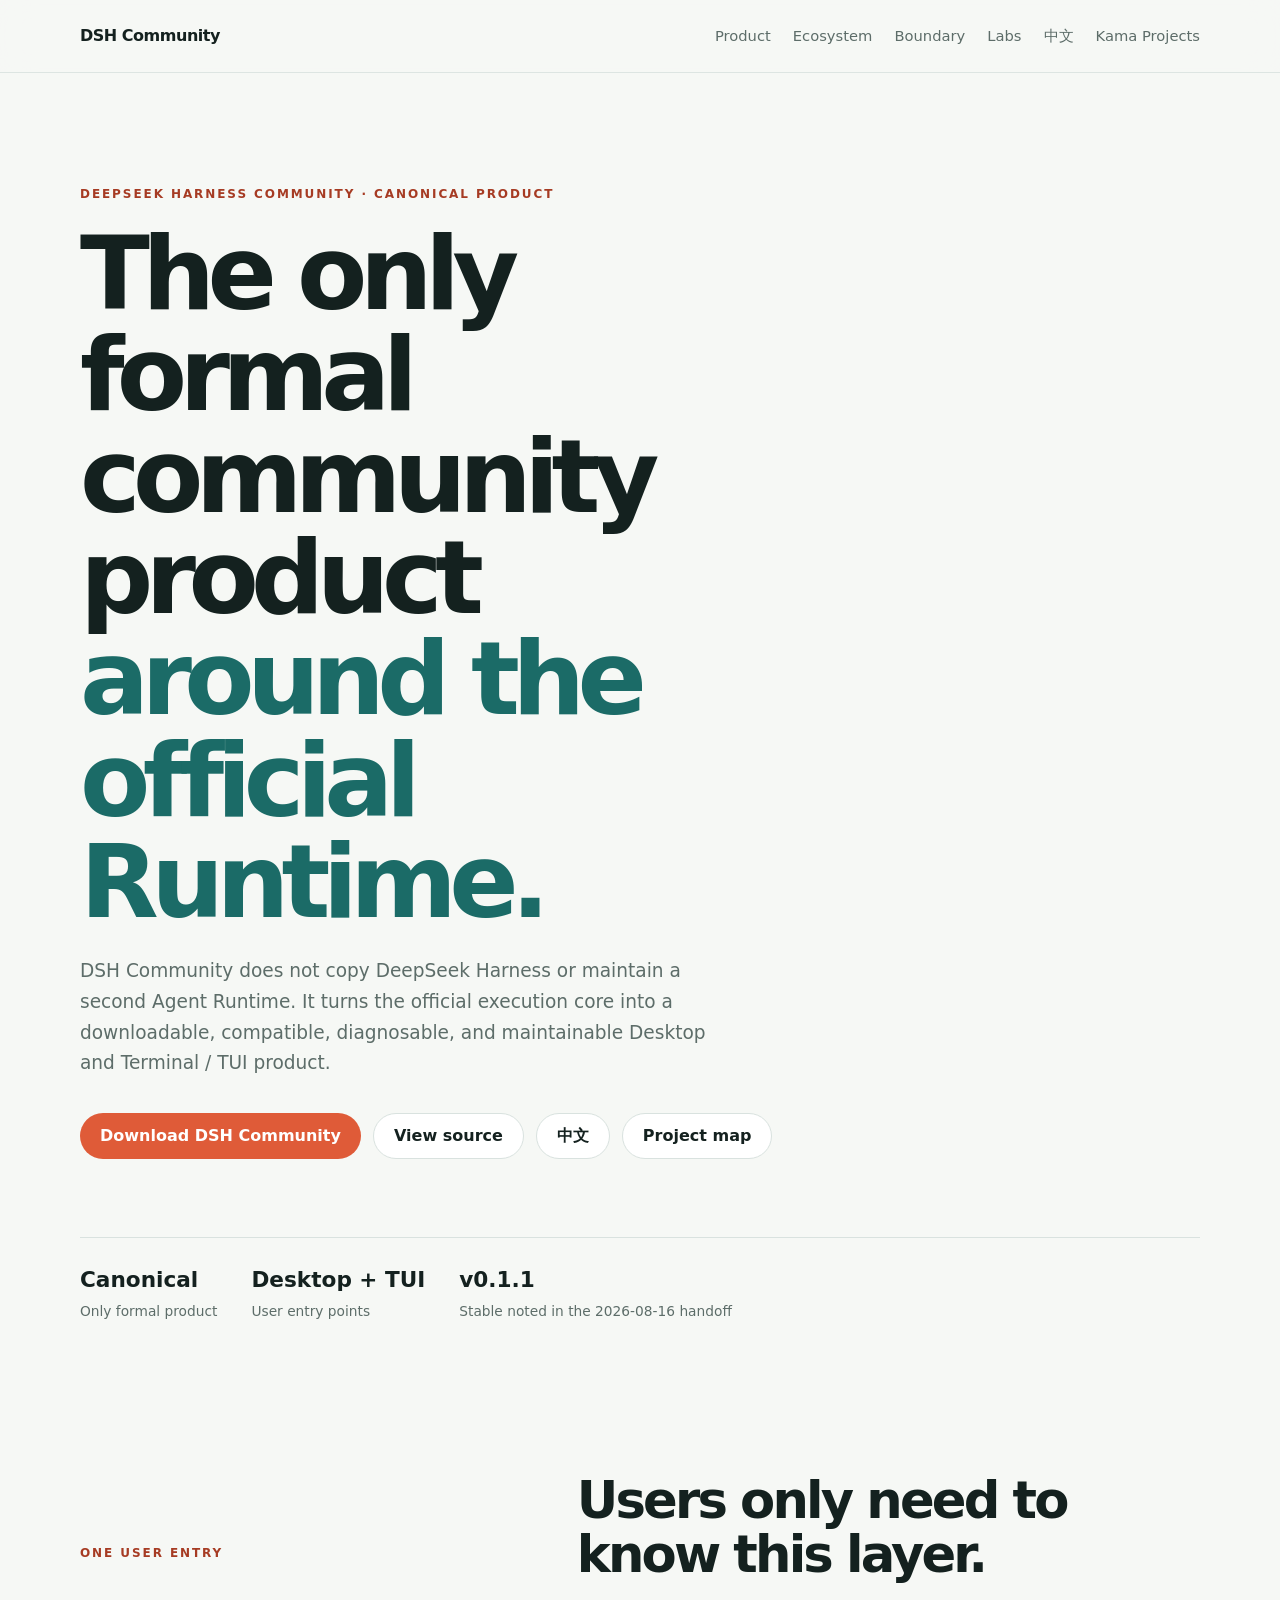
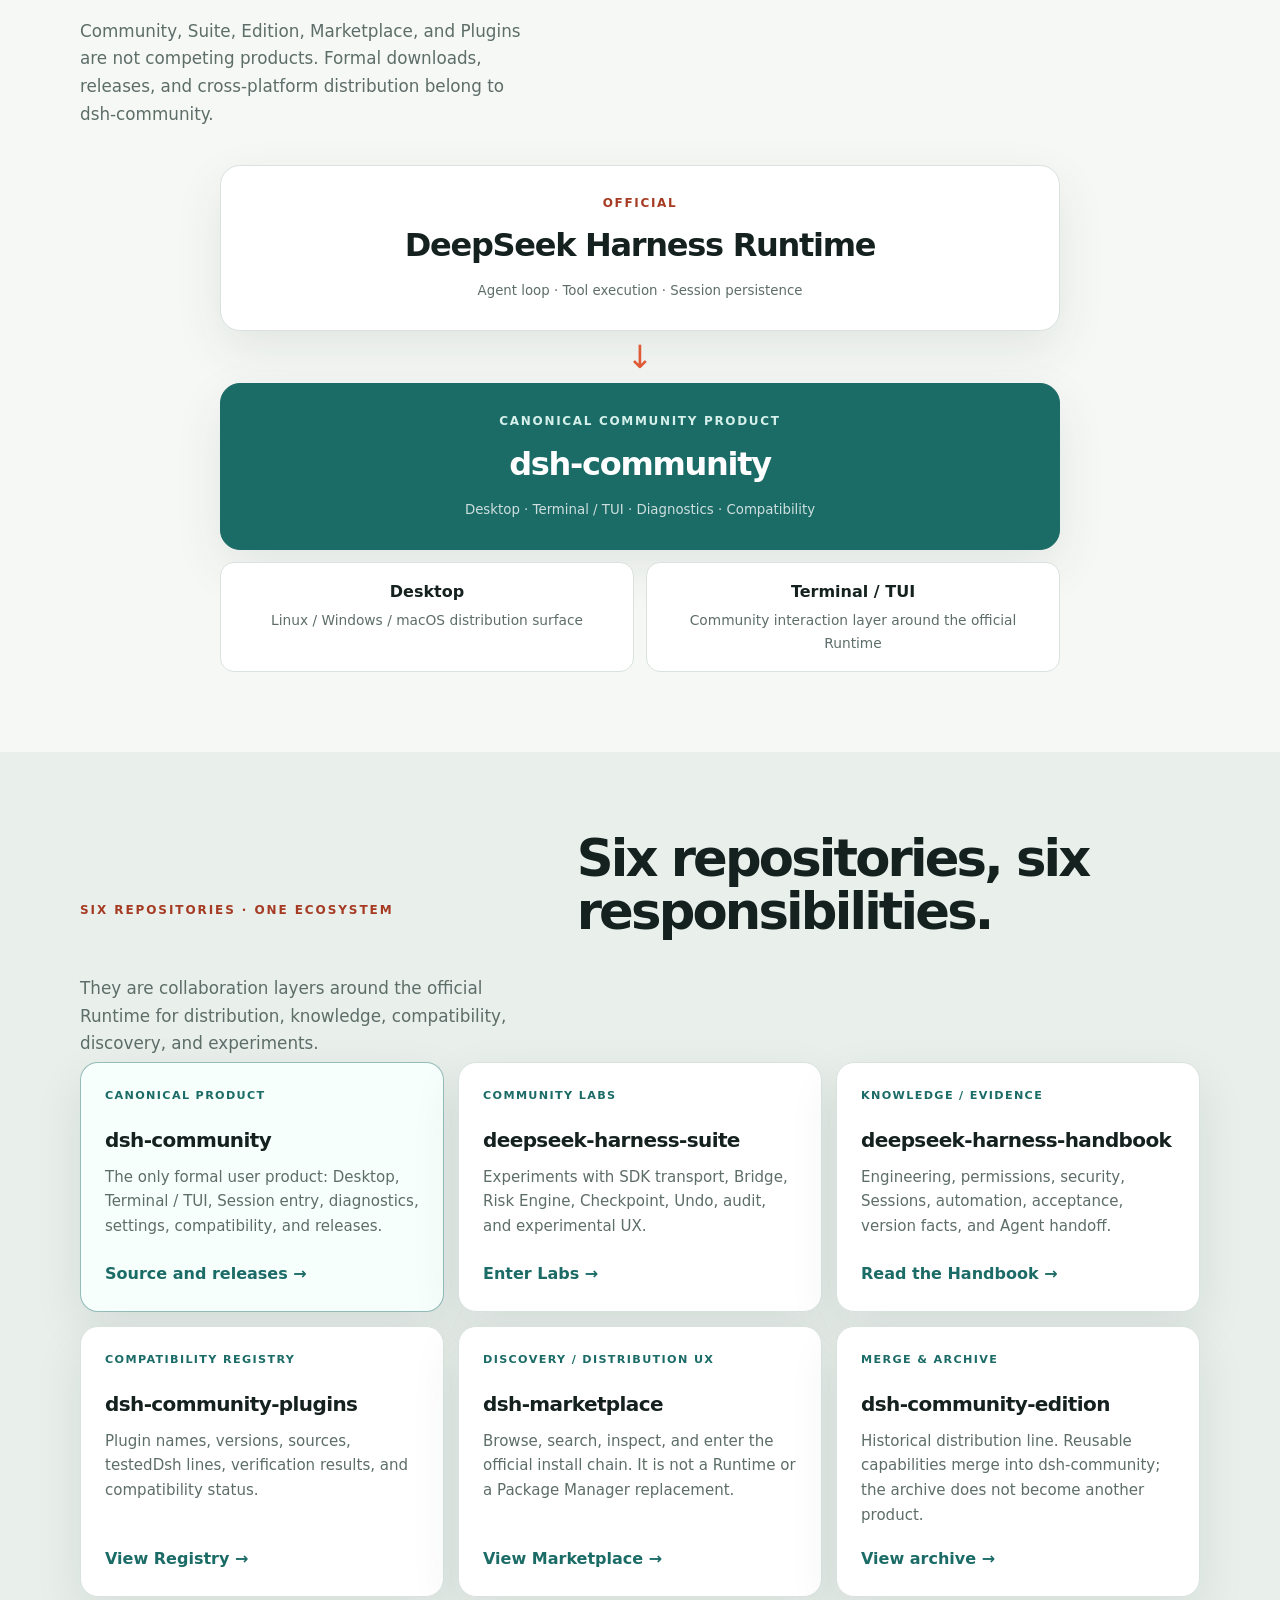
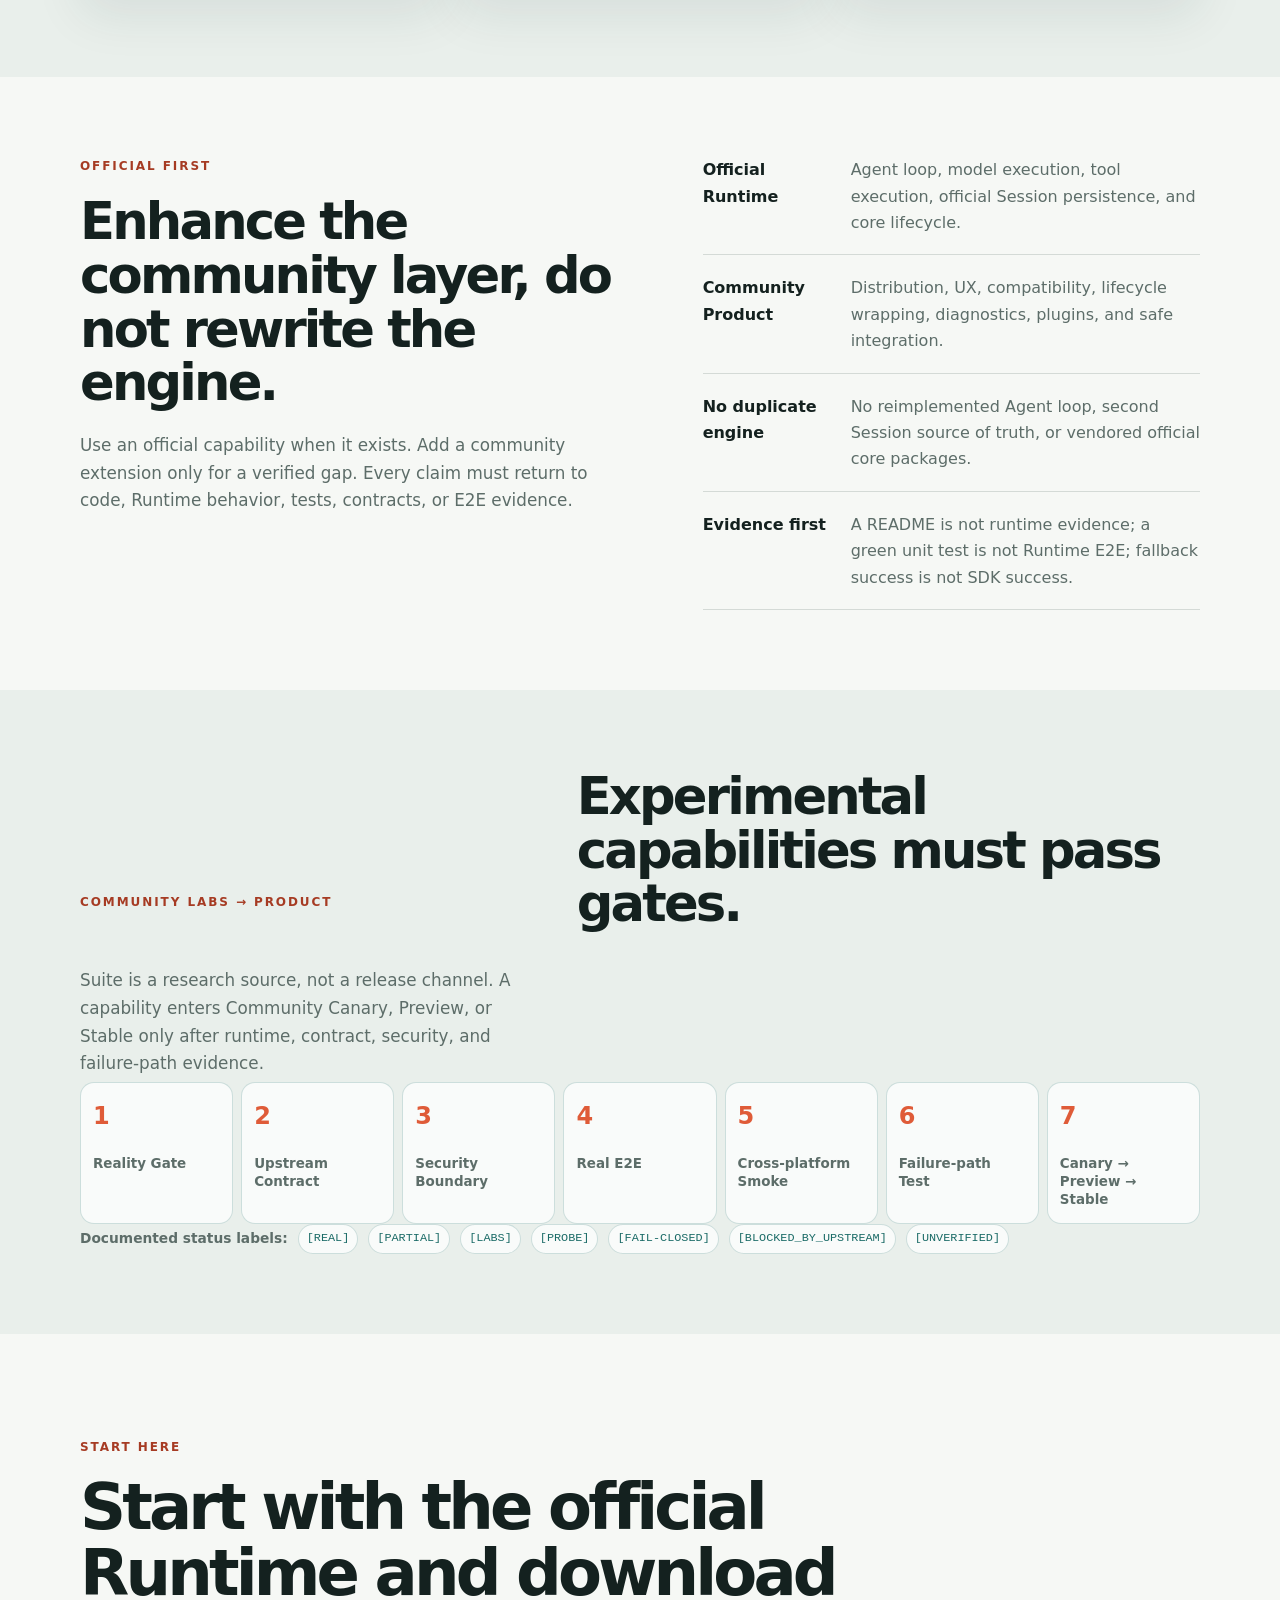
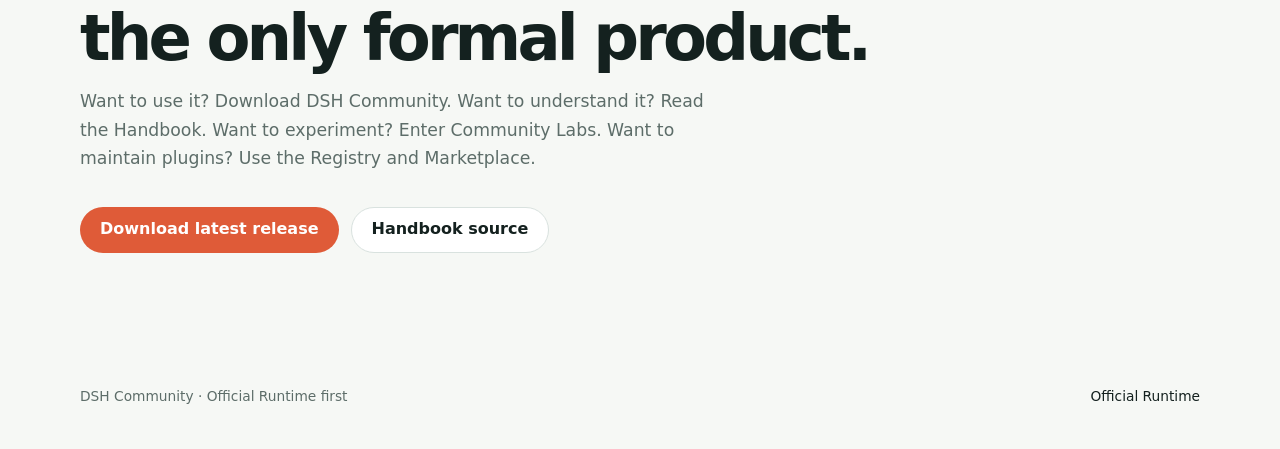
==== dsh-community.en.html @ 7638fb99 "docs: add bilingual DSH Community page" ====
<!doctype html>
<html lang="en">
  <head>
    <meta charset="utf-8">
    <meta name="viewport" content="width=device-width, initial-scale=1">
    <meta name="description" content="DSH Community: the canonical community product around the official DeepSeek Harness Runtime.">
    <title>DSH Community · Canonical Product</title>
    <link rel="stylesheet" href="styles.css">
  </head>
  <body>
    <header class="site-header">
      <nav class="nav shell" aria-label="Main navigation">
        <a class="brand" href="dsh-community.en.html">DSH Community</a>
        <div class="nav-links">
          <a href="#product">Product</a>
          <a href="#ecosystem">Ecosystem</a>
          <a href="#boundary">Boundary</a>
          <a href="#labs">Labs</a>
          <a href="dsh-community.html">中文</a>
          <a href="index.html">Kama Projects</a>
        </div>
      </nav>
    </header>

    <main id="top">
      <section class="hero product-hero shell">
        <p class="eyebrow">DEEPSEEK HARNESS COMMUNITY · CANONICAL PRODUCT</p>
        <h1>The only formal community product<br><span>around the official Runtime.</span></h1>
        <p class="hero-copy">
          DSH Community does not copy DeepSeek Harness or maintain a second Agent Runtime.
          It turns the official execution core into a downloadable, compatible, diagnosable,
          and maintainable Desktop and Terminal / TUI product.
        </p>
        <div class="hero-actions">
          <a class="button button-primary" href="https://github.com/kamanager2012/dsh-community/releases/latest">Download DSH Community</a>
          <a class="button button-secondary" href="https://github.com/kamanager2012/dsh-community">View source</a>
          <a class="button button-secondary" href="dsh-community.html">中文</a>
          <a class="button button-secondary" href="index.html#dsh-community">Project map</a>
        </div>
        <div class="hero-facts" aria-label="Product overview">
          <div><strong>Canonical</strong><span>Only formal product</span></div>
          <div><strong>Desktop + TUI</strong><span>User entry points</span></div>
          <div><strong>v0.1.1</strong><span>Stable noted in the 2026-08-16 handoff</span></div>
        </div>
      </section>

      <section class="section shell" id="product">
        <div class="section-heading">
          <p class="eyebrow">ONE USER ENTRY</p>
          <h2>Users only need to know this layer.</h2>
          <p>Community, Suite, Edition, Marketplace, and Plugins are not competing products. Formal downloads, releases, and cross-platform distribution belong to dsh-community.</p>
        </div>
        <div class="product-flow">
          <div class="flow-node flow-runtime"><span>Official</span><strong>DeepSeek Harness Runtime</strong><small>Agent loop · Tool execution · Session persistence</small></div>
          <div class="flow-arrow" aria-hidden="true">↓</div>
          <div class="flow-node flow-community"><span>Canonical community product</span><strong>dsh-community</strong><small>Desktop · Terminal / TUI · Diagnostics · Compatibility</small></div>
          <div class="flow-outputs">
            <div><strong>Desktop</strong><span>Linux / Windows / macOS distribution surface</span></div>
            <div><strong>Terminal / TUI</strong><span>Community interaction layer around the official Runtime</span></div>
          </div>
        </div>
      </section>

      <section class="section section-muted" id="ecosystem">
        <div class="section-heading">
          <p class="eyebrow">SIX REPOSITORIES · ONE ECOSYSTEM</p>
          <h2>Six repositories, six responsibilities.</h2>
          <p>They are collaboration layers around the official Runtime for distribution, knowledge, compatibility, discovery, and experiments.</p>
        </div>
        <div class="ecosystem-grid">
          <article class="ecosystem-card ecosystem-card-primary">
            <span class="tag">CANONICAL PRODUCT</span>
            <h3>dsh-community</h3>
            <p>The only formal user product: Desktop, Terminal / TUI, Session entry, diagnostics, settings, compatibility, and releases.</p>
            <a href="https://github.com/kamanager2012/dsh-community">Source and releases →</a>
          </article>
          <article class="ecosystem-card">
            <span class="tag">COMMUNITY LABS</span>
            <h3>deepseek-harness-suite</h3>
            <p>Experiments with SDK transport, Bridge, Risk Engine, Checkpoint, Undo, audit, and experimental UX.</p>
            <a href="https://github.com/kamanager2012/deepseek-harness-suite">Enter Labs →</a>
          </article>
          <article class="ecosystem-card">
            <span class="tag">KNOWLEDGE / EVIDENCE</span>
            <h3>deepseek-harness-handbook</h3>
            <p>Engineering, permissions, security, Sessions, automation, acceptance, version facts, and Agent handoff.</p>
            <a href="https://kamanager2012.github.io/deepseek-harness-handbook/en/">Read the Handbook →</a>
          </article>
          <article class="ecosystem-card">
            <span class="tag">COMPATIBILITY REGISTRY</span>
            <h3>dsh-community-plugins</h3>
            <p>Plugin names, versions, sources, testedDsh lines, verification results, and compatibility status.</p>
            <a href="https://github.com/kamanager2012/dsh-community-plugins">View Registry →</a>
          </article>
          <article class="ecosystem-card">
            <span class="tag">DISCOVERY / DISTRIBUTION UX</span>
            <h3>dsh-marketplace</h3>
            <p>Browse, search, inspect, and enter the official install chain. It is not a Runtime or a Package Manager replacement.</p>
            <a href="https://github.com/kamanager2012/dsh-marketplace">View Marketplace →</a>
          </article>
          <article class="ecosystem-card">
            <span class="tag">MERGE &amp; ARCHIVE</span>
            <h3>dsh-community-edition</h3>
            <p>Historical distribution line. Reusable capabilities merge into dsh-community; the archive does not become another product.</p>
            <a href="https://github.com/kamanager2012/dsh-community-edition">View archive →</a>
          </article>
        </div>
      </section>

      <section class="section shell" id="boundary">
        <div class="principles product-boundary">
          <div>
            <p class="eyebrow">OFFICIAL FIRST</p>
            <h2>Enhance the community layer, do not rewrite the engine.</h2>
            <p class="boundary-lead">Use an official capability when it exists. Add a community extension only for a verified gap. Every claim must return to code, Runtime behavior, tests, contracts, or E2E evidence.</p>
          </div>
          <div class="principle-list">
            <div><strong>Official Runtime</strong><span>Agent loop, model execution, tool execution, official Session persistence, and core lifecycle.</span></div>
            <div><strong>Community Product</strong><span>Distribution, UX, compatibility, lifecycle wrapping, diagnostics, plugins, and safe integration.</span></div>
            <div><strong>No duplicate engine</strong><span>No reimplemented Agent loop, second Session source of truth, or vendored official core packages.</span></div>
            <div><strong>Evidence first</strong><span>A README is not runtime evidence; a green unit test is not Runtime E2E; fallback success is not SDK success.</span></div>
          </div>
        </div>
      </section>

      <section class="section section-muted" id="labs">
        <div class="section-heading">
          <p class="eyebrow">COMMUNITY LABS → PRODUCT</p>
          <h2>Experimental capabilities must pass gates.</h2>
          <p>Suite is a research source, not a release channel. A capability enters Community Canary, Preview, or Stable only after runtime, contract, security, and failure-path evidence.</p>
        </div>
        <div class="gate-flow" aria-label="Labs promotion flow">
          <div><strong>1</strong><span>Reality Gate</span></div>
          <div><strong>2</strong><span>Upstream Contract</span></div>
          <div><strong>3</strong><span>Security Boundary</span></div>
          <div><strong>4</strong><span>Real E2E</span></div>
          <div><strong>5</strong><span>Cross-platform Smoke</span></div>
          <div><strong>6</strong><span>Failure-path Test</span></div>
          <div><strong>7</strong><span>Canary → Preview → Stable</span></div>
        </div>
        <div class="status-note">
          <strong>Documented status labels:</strong>
          <span>[REAL]</span><span>[PARTIAL]</span><span>[LABS]</span><span>[PROBE]</span><span>[FAIL-CLOSED]</span><span>[BLOCKED_BY_UPSTREAM]</span><span>[UNVERIFIED]</span>
        </div>
      </section>

      <section class="section product-cta shell">
        <p class="eyebrow">START HERE</p>
        <h2>Start with the official Runtime and download the only formal product.</h2>
        <p>Want to use it? Download DSH Community. Want to understand it? Read the Handbook. Want to experiment? Enter Community Labs. Want to maintain plugins? Use the Registry and Marketplace.</p>
        <div class="hero-actions">
          <a class="button button-primary" href="https://github.com/kamanager2012/dsh-community/releases/latest">Download latest release</a>
          <a class="button button-secondary" href="https://github.com/kamanager2012/deepseek-harness-handbook">Handbook source</a>
        </div>
      </section>
    </main>

    <footer class="site-footer shell">
      <span>DSH Community · Official Runtime first</span>
      <a href="https://github.com/deepseek-ai/deepseek-harness">Official Runtime</a>
    </footer>
  </body>
</html>
---- styles.css ----
:root {
  --ink: #14211f;
  --muted: #5d6d69;
  --line: #d9e2df;
  --paper: #f6f8f5;
  --card: #ffffff;
  --accent: #df5b38;
  --accent-dark: #a63b23;
  --teal: #1b6b67;
  --shadow: 0 18px 50px rgba(27, 57, 52, .09);
}

* { box-sizing: border-box; }

html { scroll-behavior: smooth; }

body {
  margin: 0;
  color: var(--ink);
  background: var(--paper);
  font-family: Inter, ui-sans-serif, system-ui, -apple-system, BlinkMacSystemFont, "Segoe UI", "PingFang SC", "Microsoft YaHei", sans-serif;
  line-height: 1.65;
}

a { color: inherit; }

.shell { width: min(1120px, calc(100% - 40px)); margin: 0 auto; }

.site-header {
  position: sticky;
  top: 0;
  z-index: 10;
  background: rgba(246, 248, 245, .88);
  border-bottom: 1px solid rgba(217, 226, 223, .85);
  backdrop-filter: blur(16px);
}

.nav { min-height: 72px; display: flex; align-items: center; justify-content: space-between; gap: 24px; }
.brand { font-weight: 800; letter-spacing: -.03em; text-decoration: none; }
.nav-links { display: flex; gap: 22px; color: var(--muted); font-size: .92rem; }
.nav-links a { text-decoration: none; }
.nav-links a:hover, .card-links a:hover, .site-footer a:hover { color: var(--accent-dark); }

.hero { padding: 112px 0 92px; }
.eyebrow { margin: 0 0 18px; color: var(--accent-dark); font-size: .75rem; font-weight: 800; letter-spacing: .16em; }
h1, h2, h3, p { margin-top: 0; }
h1 { max-width: 760px; margin-bottom: 24px; font-size: clamp(3rem, 8vw, 6.6rem); line-height: .99; letter-spacing: -.075em; }
h1 span { color: var(--teal); }
.hero-copy { max-width: 650px; color: var(--muted); font-size: 1.16rem; }
.hero-actions { display: flex; flex-wrap: wrap; gap: 12px; margin-top: 34px; }
.button { display: inline-flex; align-items: center; justify-content: center; min-height: 46px; padding: 0 20px; border-radius: 999px; font-weight: 750; text-decoration: none; }
.button-primary { color: #fff; background: var(--accent); }
.button-primary:hover { background: var(--accent-dark); }
.button-secondary { border: 1px solid var(--line); background: var(--card); }
.button-secondary:hover { border-color: var(--teal); }
.hero-facts { display: flex; flex-wrap: wrap; gap: 34px; margin-top: 78px; padding-top: 24px; border-top: 1px solid var(--line); }
.hero-facts div { display: grid; gap: 2px; }
.hero-facts strong { font-size: 1.35rem; }
.hero-facts span { color: var(--muted); font-size: .86rem; }

.section { padding: 80px 0; }
.section-heading { display: grid; grid-template-columns: minmax(0, .85fr) minmax(0, 1.15fr); gap: 36px; align-items: end; margin-bottom: 32px; }
.section-heading h2, .principles h2 { margin-bottom: 0; font-size: clamp(2rem, 4vw, 3.7rem); line-height: 1.05; letter-spacing: -.055em; }
.section-heading > p:last-child { margin-bottom: 4px; color: var(--muted); font-size: 1.05rem; }
.project-grid { display: grid; grid-template-columns: repeat(2, minmax(0, 1fr)); gap: 18px; }
.project-card { padding: 30px; border: 1px solid var(--line); border-radius: 22px; background: var(--card); box-shadow: var(--shadow); }
.project-card.featured { grid-column: 1 / -1; background: #e8f0ed; }
.card-topline { display: flex; align-items: center; justify-content: space-between; gap: 12px; margin-bottom: 24px; }
.tag, .status { color: var(--teal); font-size: .7rem; font-weight: 800; letter-spacing: .12em; }
.status { color: var(--accent-dark); letter-spacing: 0; }
.project-card h3 { margin-bottom: 10px; font-size: 1.65rem; letter-spacing: -.035em; }
.project-card p { color: var(--muted); }
.stack-map { display: grid; grid-template-columns: repeat(3, 1fr); gap: 10px; margin-top: 24px; }
.stack-map a { padding: 16px; border: 1px solid rgba(27, 107, 103, .18); border-radius: 14px; background: rgba(255, 255, 255, .68); text-decoration: none; }
.stack-map a:hover { border-color: var(--teal); }
.stack-map strong, .stack-map span { display: block; }
.stack-map span { margin-top: 4px; color: var(--muted); font-size: .86rem; }
.card-links { display: flex; flex-wrap: wrap; gap: 16px; margin-top: 24px; color: var(--teal); font-weight: 750; font-size: .92rem; }
.card-links a { text-decoration: none; }

.product-hero { padding-bottom: 72px; }
.product-flow { max-width: 840px; margin: 0 auto; text-align: center; }
.flow-node { padding: 28px; border: 1px solid var(--line); border-radius: 20px; box-shadow: var(--shadow); }
.flow-node span, .flow-node small { display: block; color: var(--muted); }
.flow-node span { margin-bottom: 6px; color: var(--accent-dark); font-size: .75rem; font-weight: 800; letter-spacing: .14em; text-transform: uppercase; }
.flow-node strong { display: block; font-size: clamp(1.35rem, 3vw, 2rem); letter-spacing: -.04em; }
.flow-node small { margin-top: 8px; }
.flow-runtime { background: #fff; }
.flow-community { color: #fff; border-color: var(--teal); background: var(--teal); }
.flow-community span, .flow-community small { color: rgba(255, 255, 255, .78); }
.flow-community span { color: #d5f0ea; }
.flow-arrow { padding: 10px 0; color: var(--accent); font-size: 2rem; line-height: 1; }
.flow-outputs { display: grid; grid-template-columns: repeat(2, 1fr); gap: 12px; margin-top: 12px; }
.flow-outputs div { padding: 16px; border: 1px solid var(--line); border-radius: 14px; background: var(--card); }
.flow-outputs strong, .flow-outputs span { display: block; }
.flow-outputs span { margin-top: 4px; color: var(--muted); font-size: .86rem; }
.ecosystem-grid { display: grid; grid-template-columns: repeat(3, minmax(0, 1fr)); gap: 14px; }
.ecosystem-card { display: flex; flex-direction: column; min-height: 250px; padding: 24px; border: 1px solid var(--line); border-radius: 18px; background: var(--card); box-shadow: var(--shadow); }
.ecosystem-card-primary { border-color: rgba(27, 107, 103, .45); background: #f7fffc; }
.ecosystem-card .tag { margin-bottom: 18px; }
.ecosystem-card h3 { margin-bottom: 8px; font-size: 1.25rem; letter-spacing: -.03em; }
.ecosystem-card p { flex: 1; margin-bottom: 18px; color: var(--muted); font-size: .94rem; }
.ecosystem-card a { color: var(--teal); font-weight: 750; text-decoration: none; }
.ecosystem-card a:hover { color: var(--accent-dark); }
.product-boundary { align-items: start; }
.boundary-lead { max-width: 510px; margin-top: 22px; color: var(--muted); font-size: 1.05rem; }
.gate-flow { display: grid; grid-template-columns: repeat(7, minmax(0, 1fr)); gap: 8px; }
.gate-flow div { min-height: 126px; padding: 14px 12px; border: 1px solid rgba(27, 107, 103, .2); border-radius: 14px; background: rgba(255, 255, 255, .72); }
.gate-flow strong, .gate-flow span { display: block; }
.gate-flow strong { color: var(--accent); font-size: 1.5rem; }
.gate-flow span { margin-top: 18px; color: var(--muted); font-size: .84rem; font-weight: 700; line-height: 1.35; }
.status-note { display: flex; flex-wrap: wrap; gap: 10px; align-items: center; margin-top: 22px; color: var(--muted); font-size: .86rem; }
.status-note span { padding: 4px 8px; border: 1px solid rgba(27, 107, 103, .2); border-radius: 999px; color: var(--teal); background: rgba(255, 255, 255, .72); font-family: ui-monospace, SFMono-Regular, Menlo, monospace; font-size: .74rem; }
.product-cta { padding-top: 104px; padding-bottom: 104px; }
.product-cta h2 { max-width: 800px; margin-bottom: 16px; font-size: clamp(2.2rem, 5vw, 4.6rem); line-height: 1.02; letter-spacing: -.06em; }
.product-cta p:not(.eyebrow) { max-width: 640px; color: var(--muted); font-size: 1.08rem; }

.section-muted { max-width: none; background: #e9efeb; }
.section-muted > * { width: min(1120px, calc(100% - 40px)); margin: 0 auto; }
.principles { display: grid; grid-template-columns: minmax(0, 1fr) minmax(0, .9fr); gap: 70px; align-items: start; }
.principle-list { display: grid; gap: 20px; }
.principle-list div { display: grid; grid-template-columns: 130px 1fr; gap: 18px; padding-bottom: 18px; border-bottom: 1px solid rgba(93, 109, 105, .22); }
.principle-list span { color: var(--muted); }

.site-footer { display: flex; justify-content: space-between; gap: 20px; padding: 28px 0 42px; color: var(--muted); font-size: .86rem; }
.site-footer a { color: var(--ink); text-decoration: none; }

@media (max-width: 760px) {
  .shell { width: min(100% - 28px, 600px); }
  .nav { min-height: 62px; }
  .nav-links { display: none; }
  .hero { padding: 78px 0 64px; }
  h1 { font-size: clamp(3rem, 16vw, 5rem); }
  .hero-facts { gap: 22px; margin-top: 54px; }
  .section { padding: 58px 0; }
  .section-heading, .principles { grid-template-columns: 1fr; gap: 18px; }
  .project-grid { grid-template-columns: 1fr; }
  .project-card.featured { grid-column: auto; }
  .stack-map { grid-template-columns: 1fr; }
  .flow-outputs, .ecosystem-grid { grid-template-columns: 1fr; }
  .gate-flow { grid-template-columns: repeat(2, minmax(0, 1fr)); }
  .principle-list div { grid-template-columns: 1fr; gap: 4px; }
  .site-footer { flex-direction: column; }
}
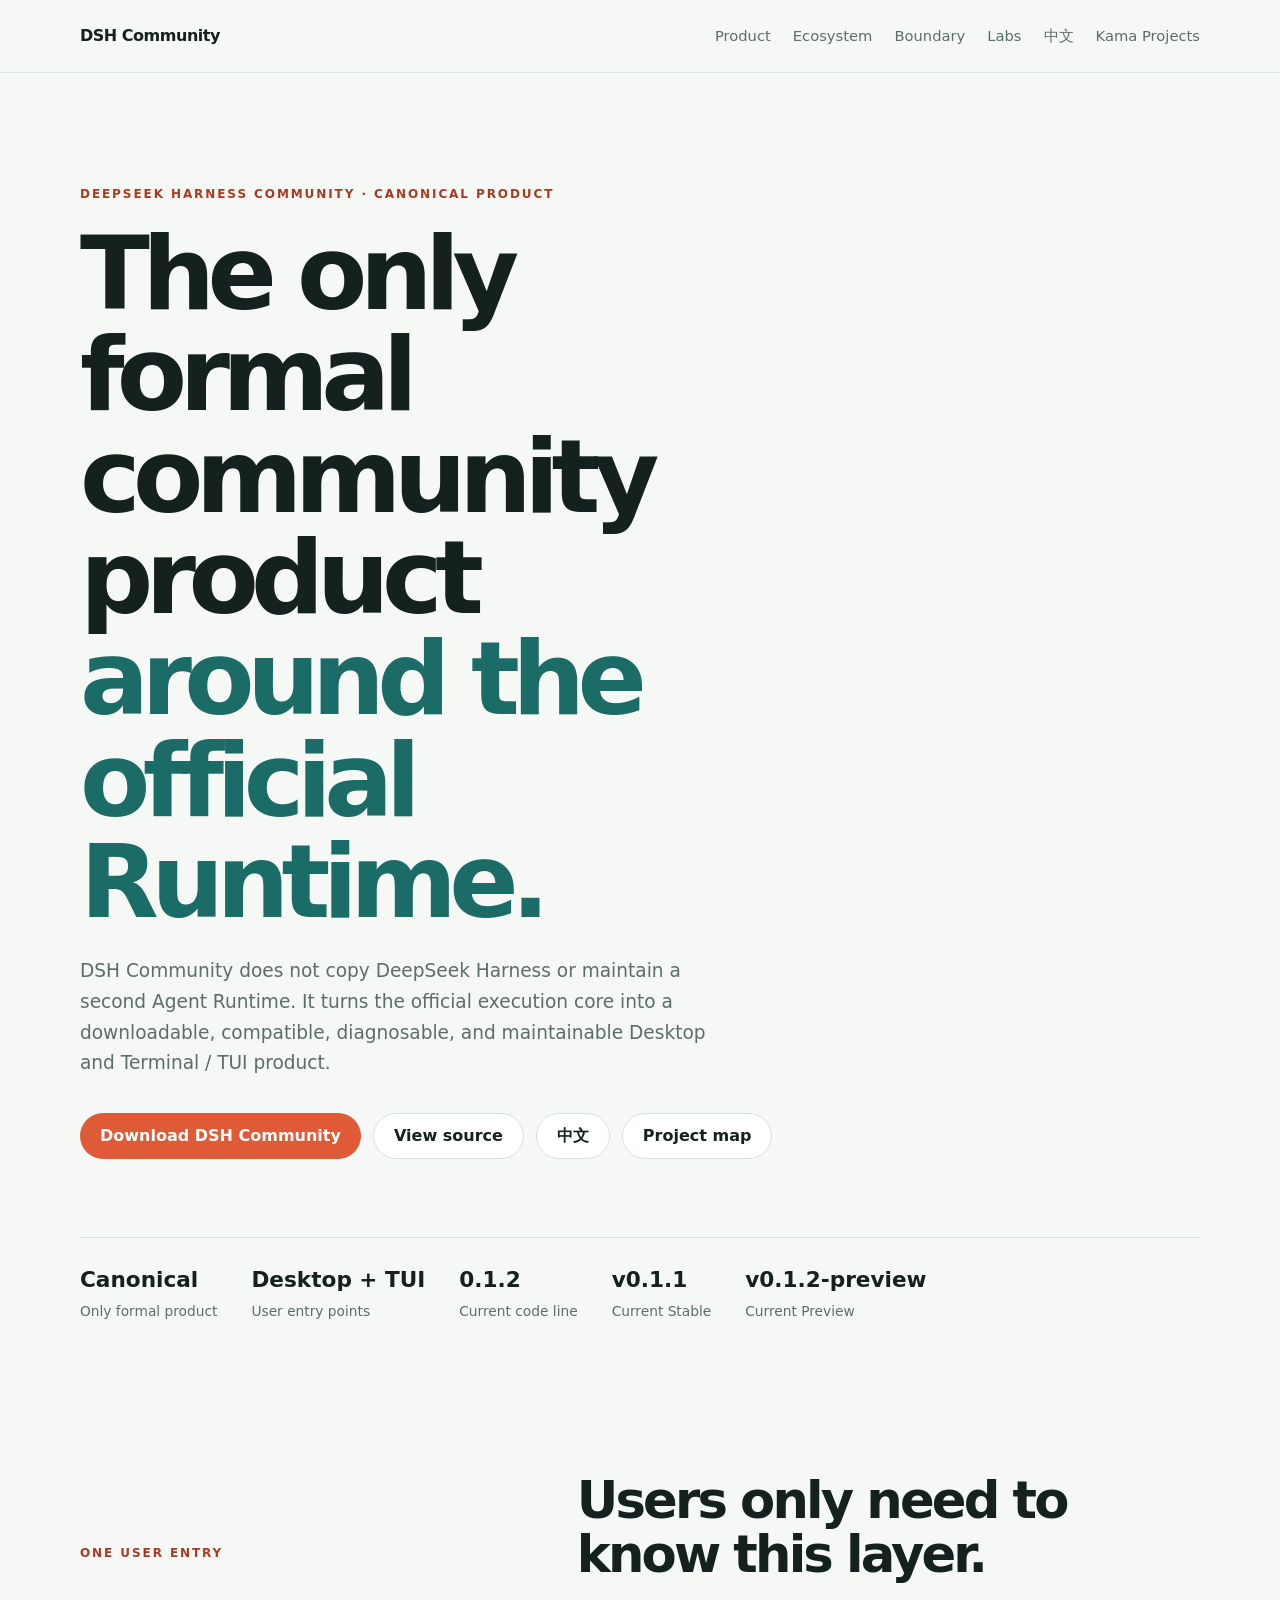
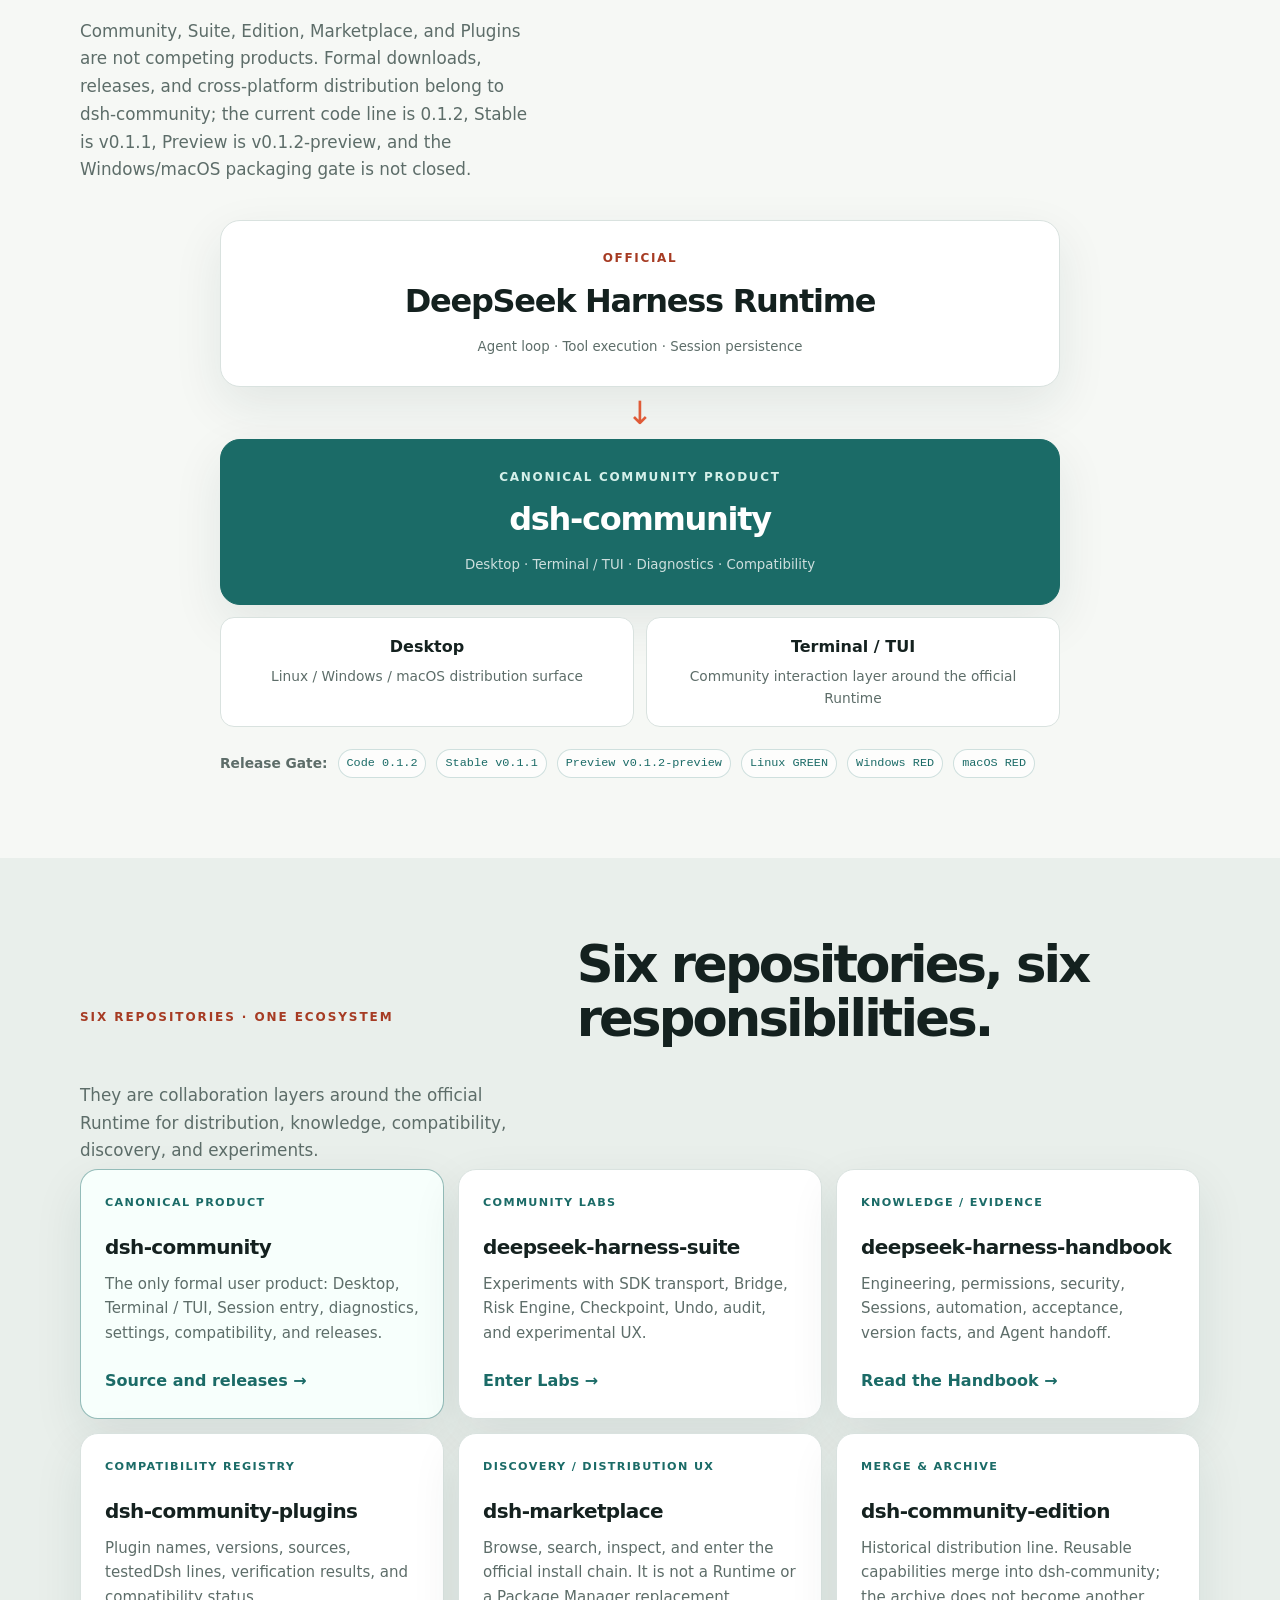
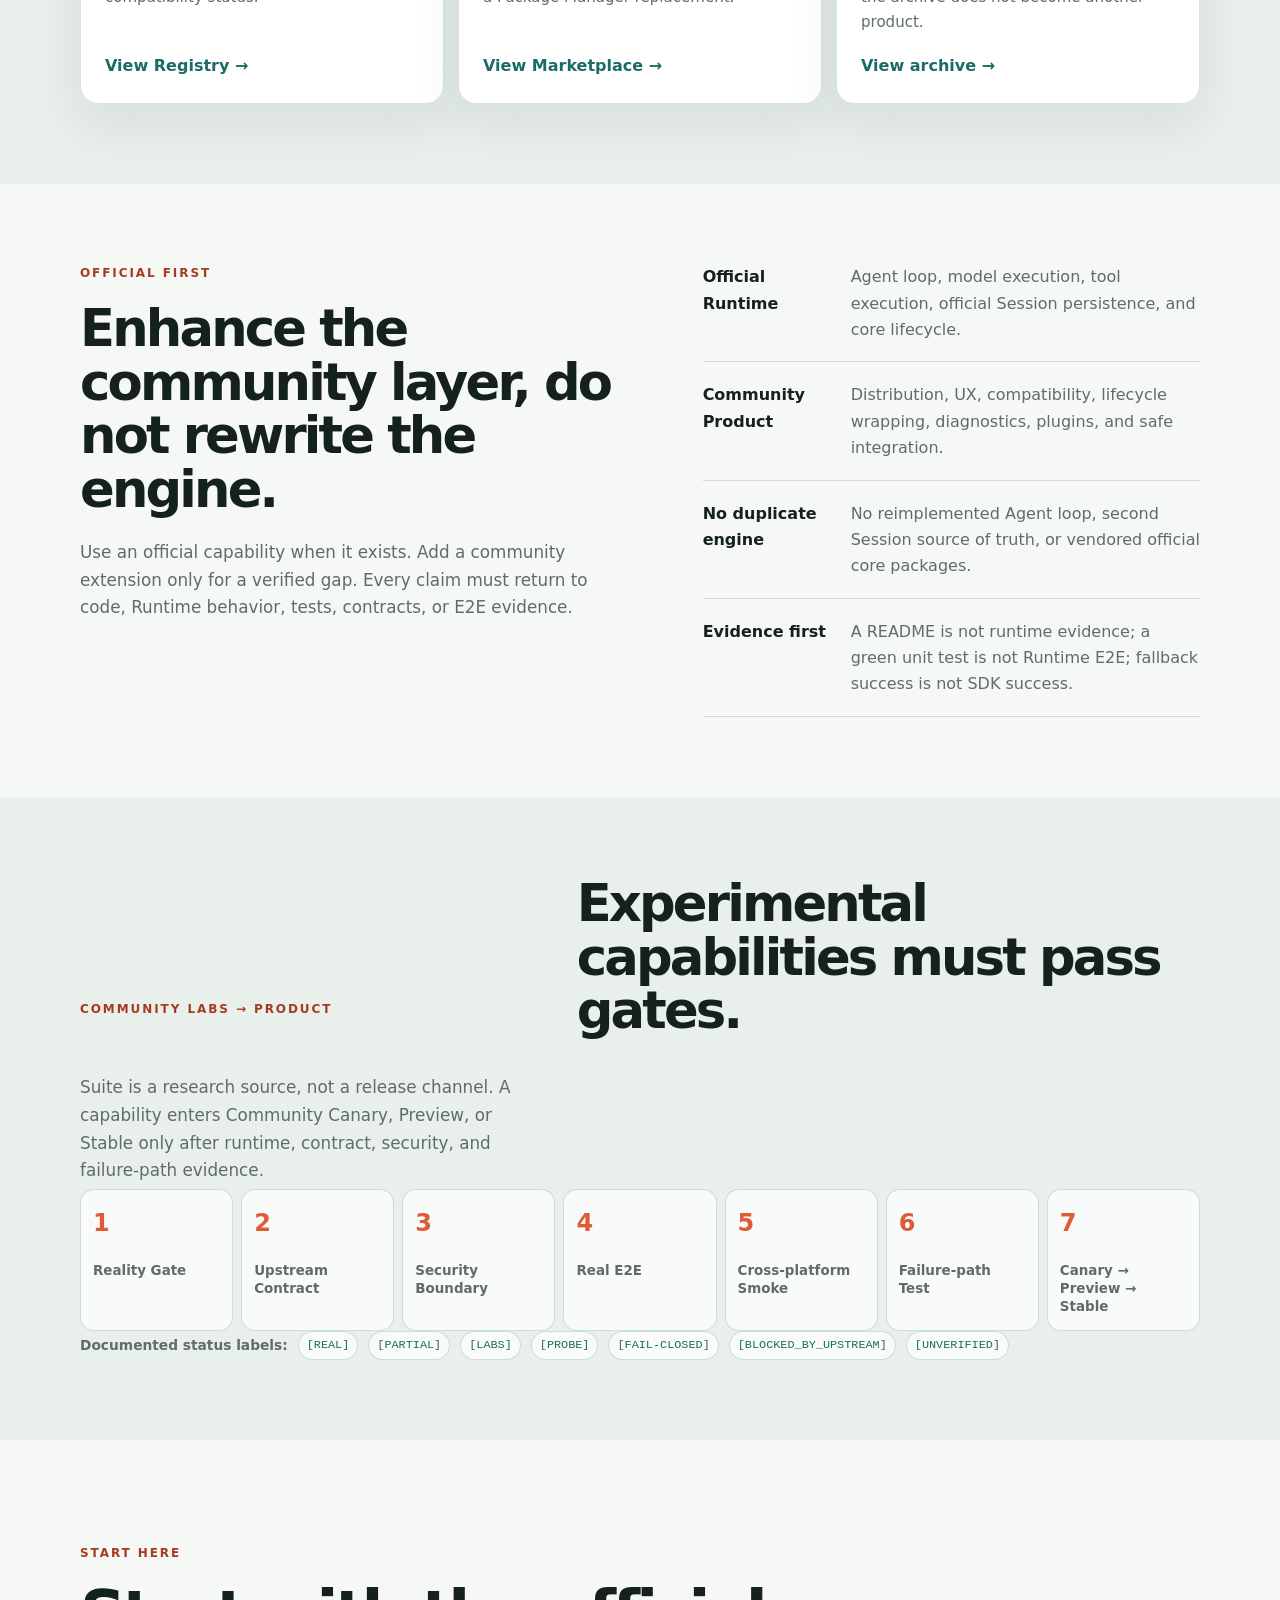
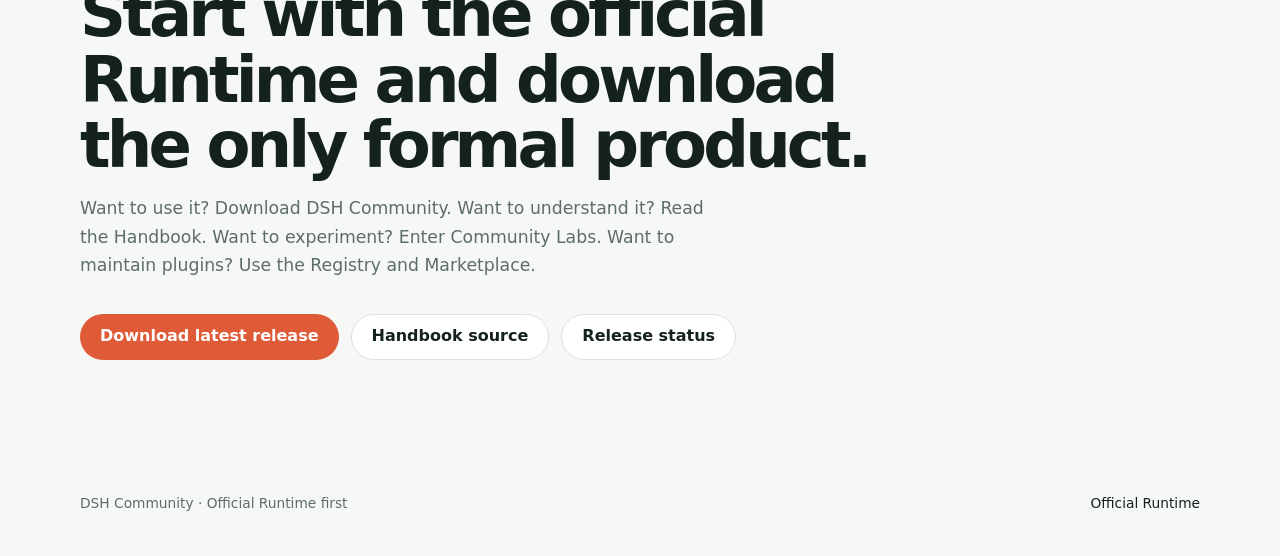
==== commit 487e18f3: "docs: publish current release gate status" ====
--- a/dsh-community.en.html
+++ b/dsh-community.en.html
@@ -40,7 +40,9 @@
         <div class="hero-facts" aria-label="Product overview">
           <div><strong>Canonical</strong><span>Only formal product</span></div>
           <div><strong>Desktop + TUI</strong><span>User entry points</span></div>
-          <div><strong>v0.1.1</strong><span>Stable noted in the 2026-08-16 handoff</span></div>
+          <div><strong>0.1.2</strong><span>Current code line</span></div>
+          <div><strong>v0.1.1</strong><span>Current Stable</span></div>
+          <div><strong>v0.1.2-preview</strong><span>Current Preview</span></div>
         </div>
       </section>
 
@@ -48,7 +50,7 @@
         <div class="section-heading">
           <p class="eyebrow">ONE USER ENTRY</p>
           <h2>Users only need to know this layer.</h2>
-          <p>Community, Suite, Edition, Marketplace, and Plugins are not competing products. Formal downloads, releases, and cross-platform distribution belong to dsh-community.</p>
+          <p>Community, Suite, Edition, Marketplace, and Plugins are not competing products. Formal downloads, releases, and cross-platform distribution belong to dsh-community; the current code line is 0.1.2, Stable is v0.1.1, Preview is v0.1.2-preview, and the Windows/macOS packaging gate is not closed.</p>
         </div>
         <div class="product-flow">
           <div class="flow-node flow-runtime"><span>Official</span><strong>DeepSeek Harness Runtime</strong><small>Agent loop · Tool execution · Session persistence</small></div>
@@ -57,6 +59,10 @@
           <div class="flow-outputs">
             <div><strong>Desktop</strong><span>Linux / Windows / macOS distribution surface</span></div>
             <div><strong>Terminal / TUI</strong><span>Community interaction layer around the official Runtime</span></div>
+          </div>
+          <div class="status-note">
+            <strong>Release Gate:</strong>
+            <span>Code 0.1.2</span><span>Stable v0.1.1</span><span>Preview v0.1.2-preview</span><span>Linux GREEN</span><span>Windows RED</span><span>macOS RED</span>
           </div>
         </div>
       </section>
@@ -151,6 +157,7 @@
         <div class="hero-actions">
           <a class="button button-primary" href="https://github.com/kamanager2012/dsh-community/releases/latest">Download latest release</a>
           <a class="button button-secondary" href="https://github.com/kamanager2012/deepseek-harness-handbook">Handbook source</a>
+          <a class="button button-secondary" href="https://kamanager2012.github.io/deepseek-harness-handbook/en/11-operations/community-release-status/">Release status</a>
         </div>
       </section>
     </main>
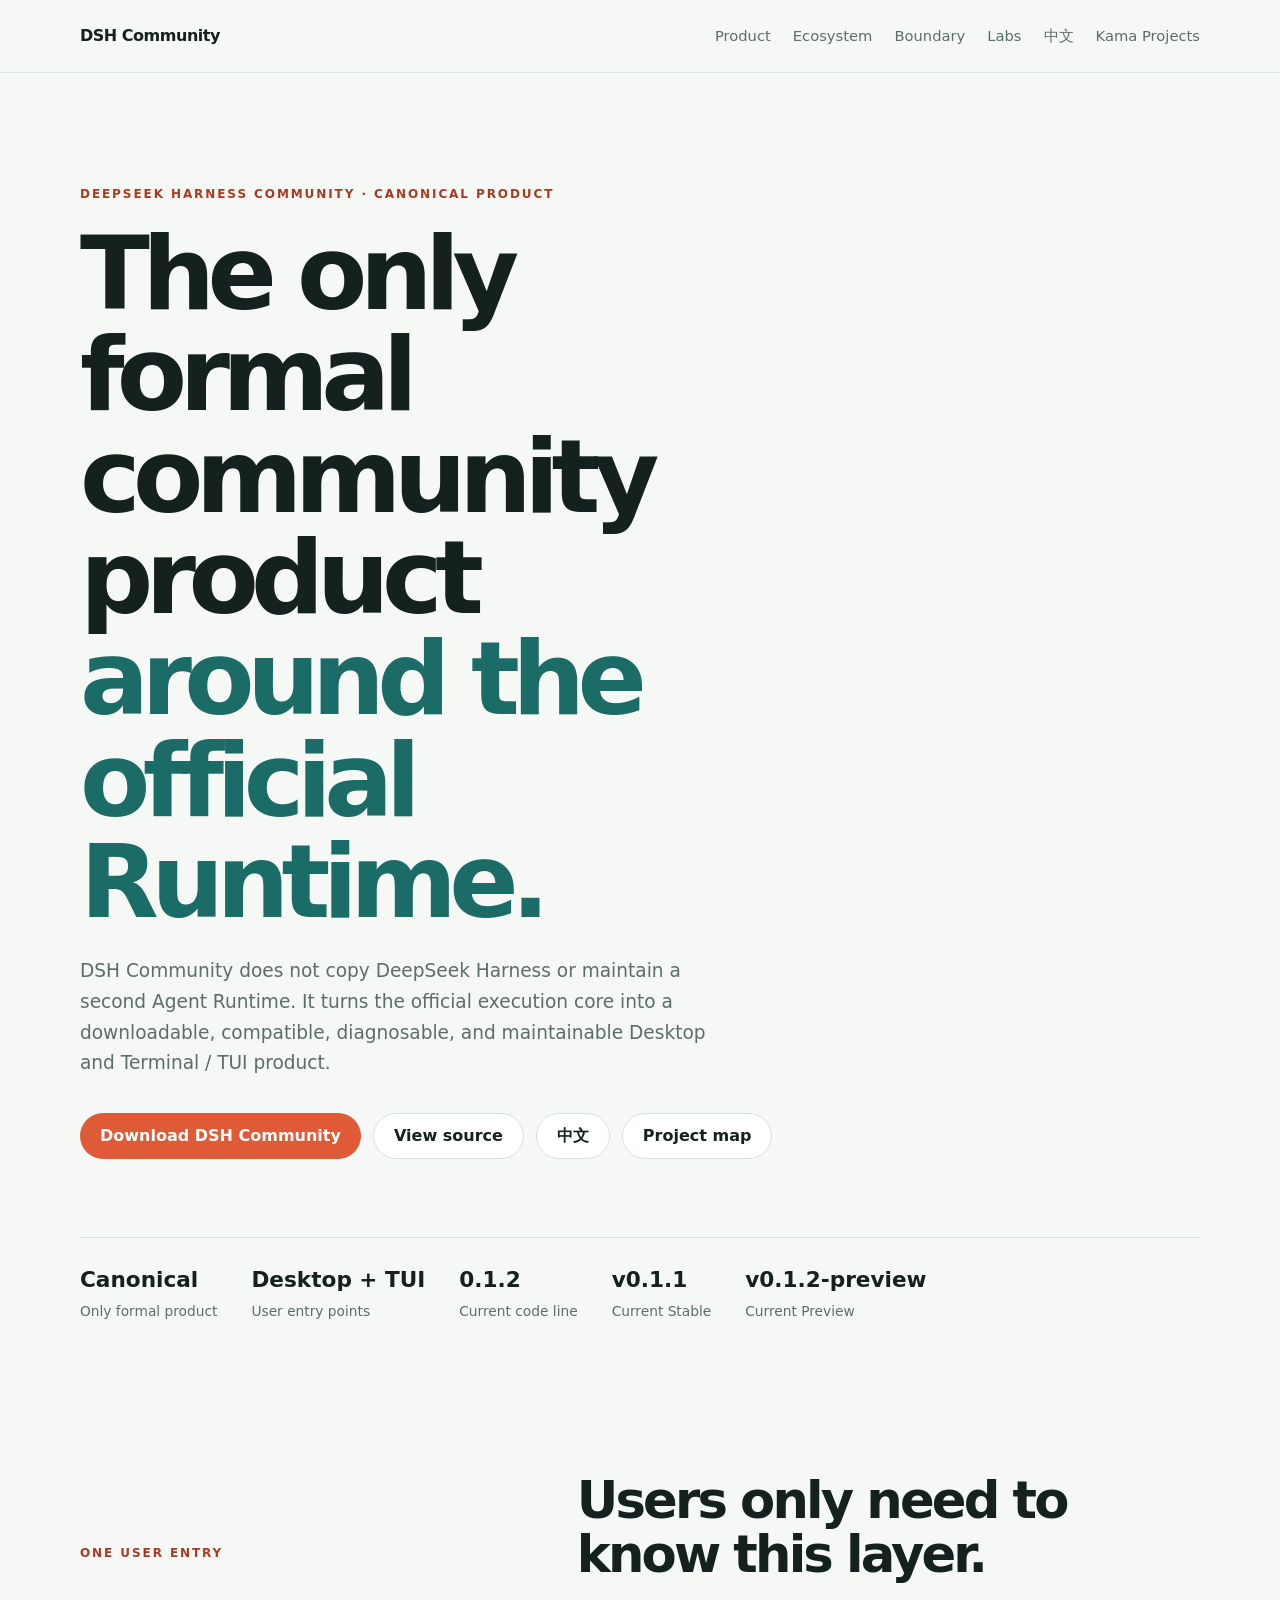
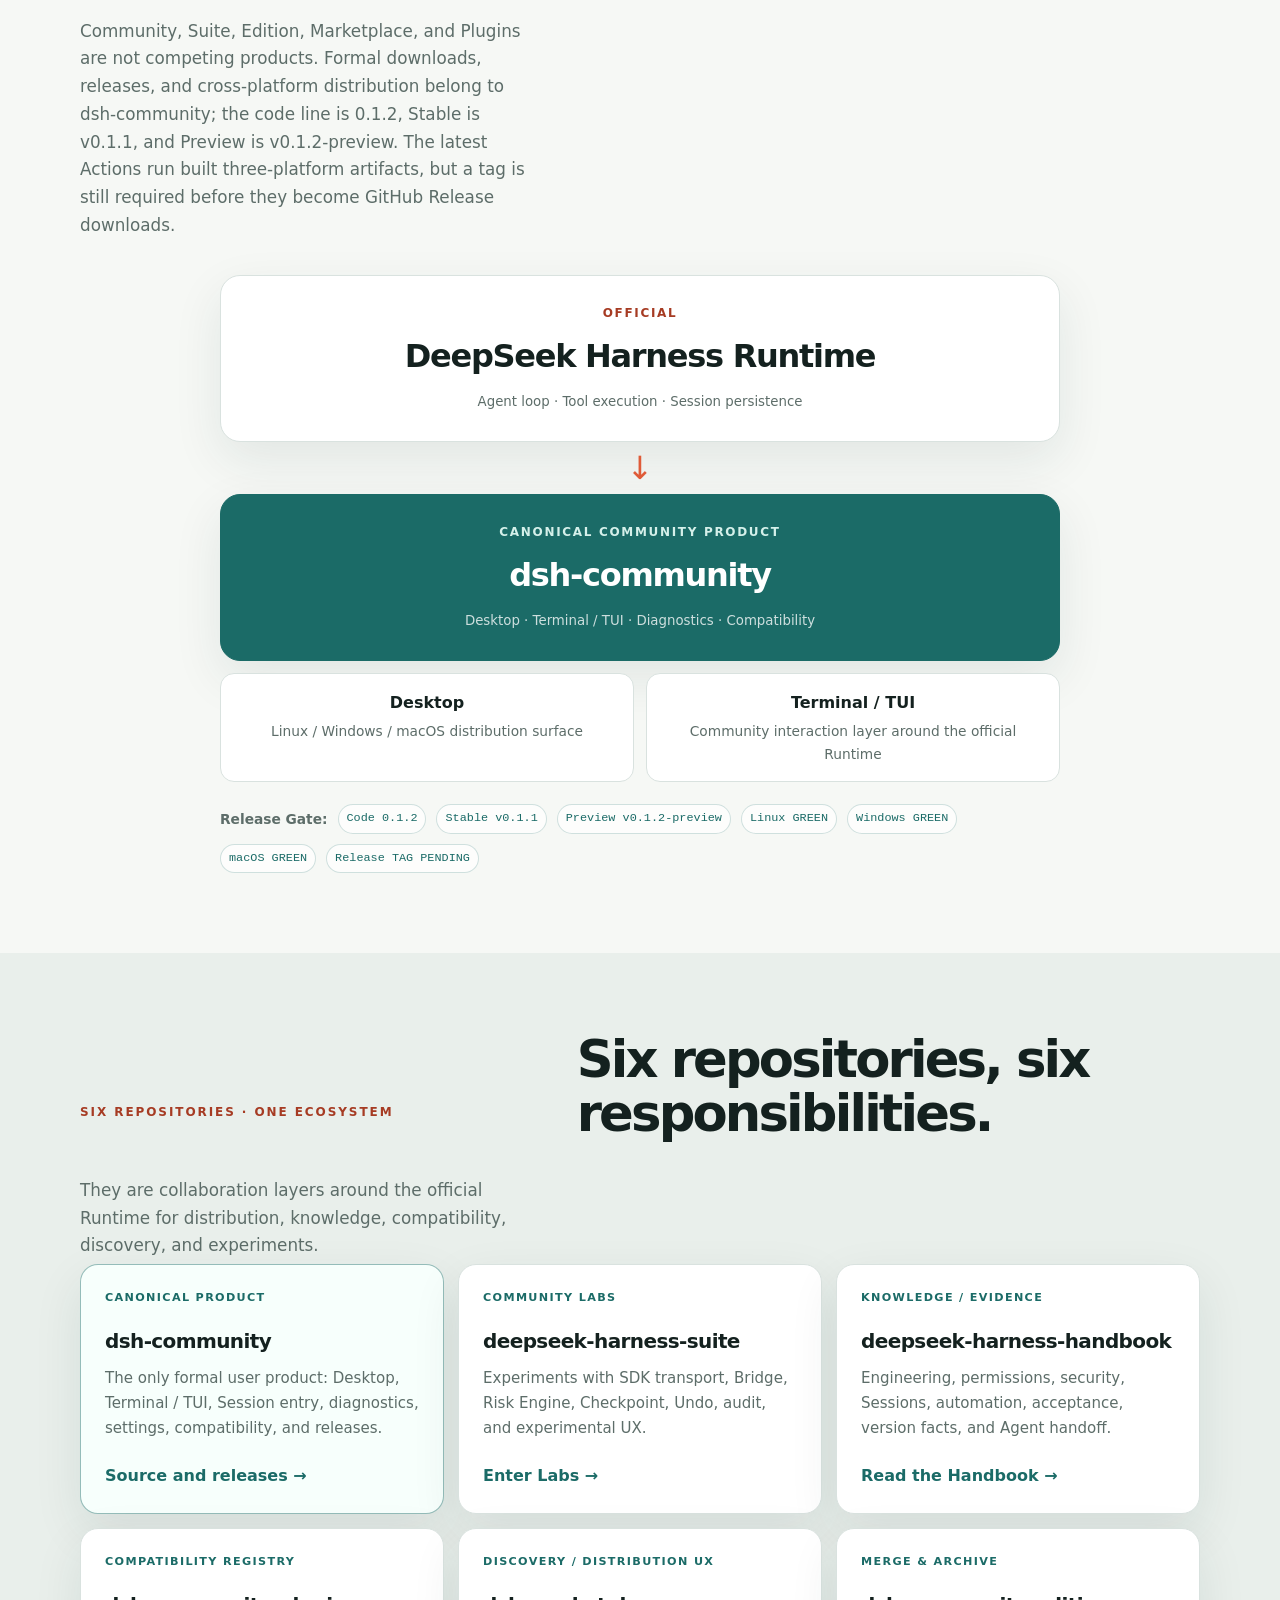
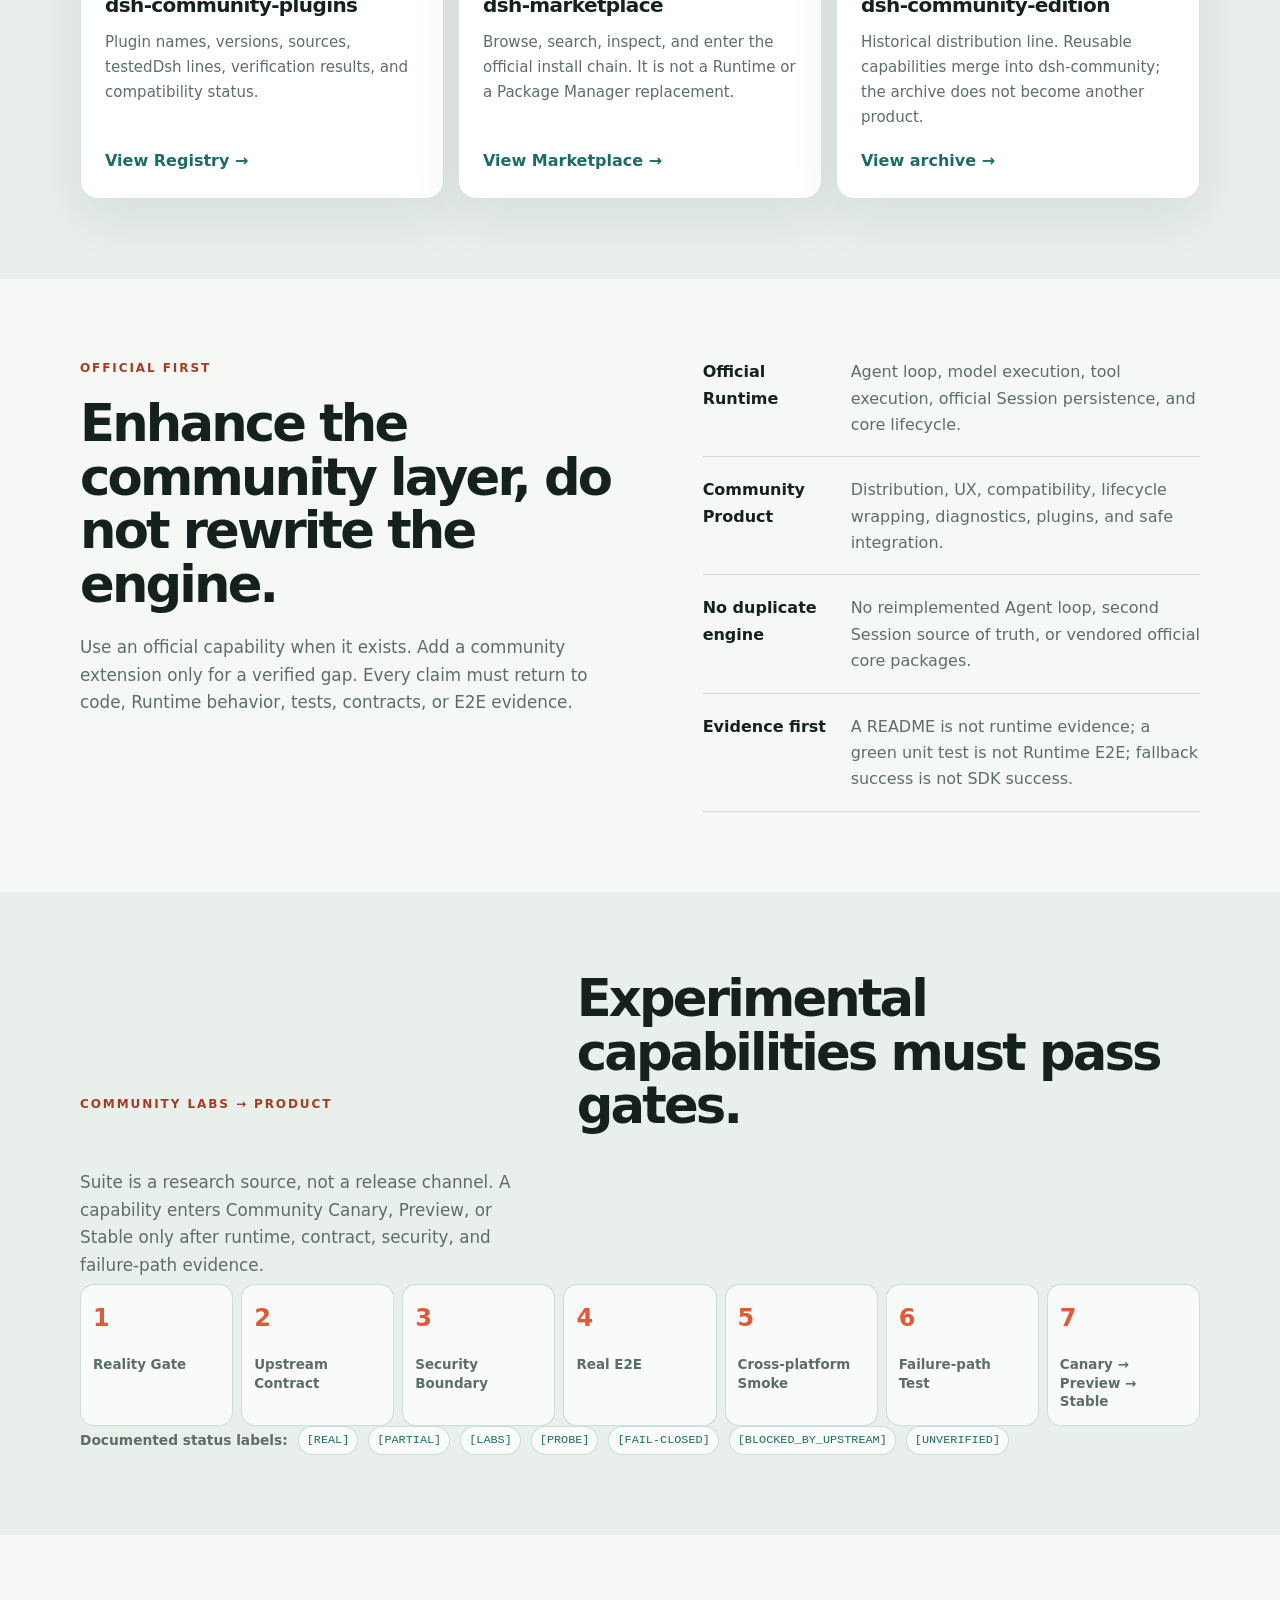
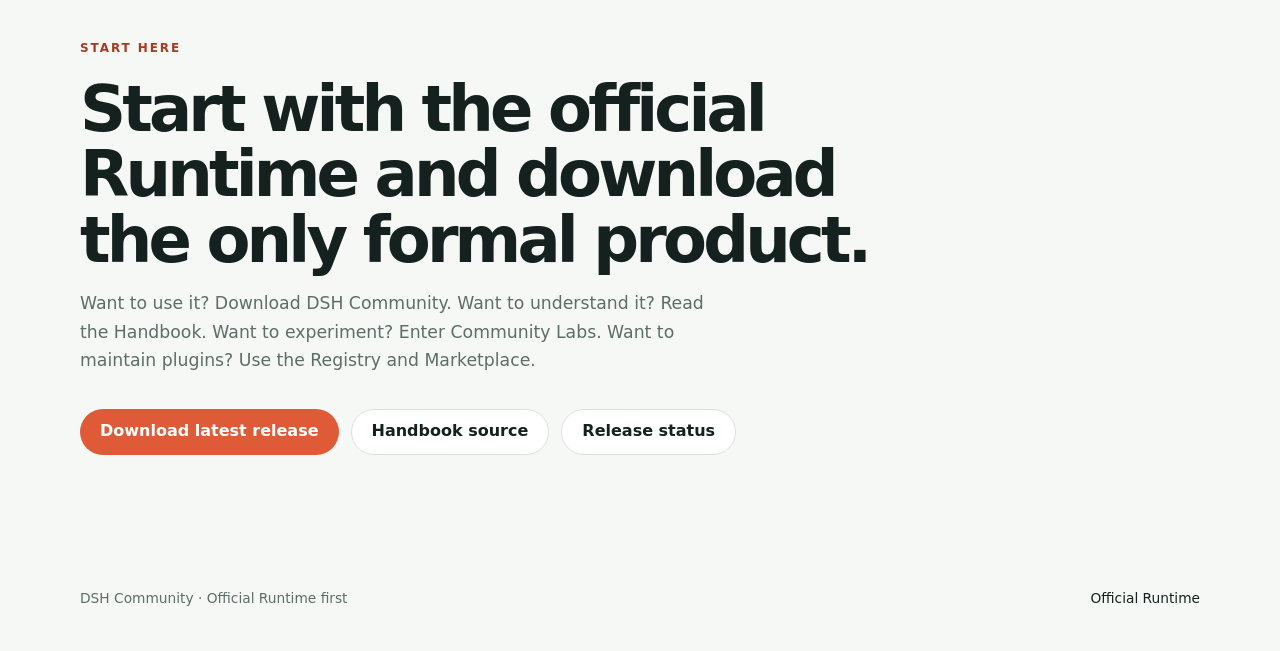
==== commit 1250433d: "docs: sync three-platform release status" ====
--- a/dsh-community.en.html
+++ b/dsh-community.en.html
@@ -50,7 +50,7 @@
         <div class="section-heading">
           <p class="eyebrow">ONE USER ENTRY</p>
           <h2>Users only need to know this layer.</h2>
-          <p>Community, Suite, Edition, Marketplace, and Plugins are not competing products. Formal downloads, releases, and cross-platform distribution belong to dsh-community; the current code line is 0.1.2, Stable is v0.1.1, Preview is v0.1.2-preview, and the Windows/macOS packaging gate is not closed.</p>
+          <p>Community, Suite, Edition, Marketplace, and Plugins are not competing products. Formal downloads, releases, and cross-platform distribution belong to dsh-community; the code line is 0.1.2, Stable is v0.1.1, and Preview is v0.1.2-preview. The latest Actions run built three-platform artifacts, but a tag is still required before they become GitHub Release downloads.</p>
         </div>
         <div class="product-flow">
           <div class="flow-node flow-runtime"><span>Official</span><strong>DeepSeek Harness Runtime</strong><small>Agent loop · Tool execution · Session persistence</small></div>
@@ -62,7 +62,7 @@
           </div>
           <div class="status-note">
             <strong>Release Gate:</strong>
-            <span>Code 0.1.2</span><span>Stable v0.1.1</span><span>Preview v0.1.2-preview</span><span>Linux GREEN</span><span>Windows RED</span><span>macOS RED</span>
+            <span>Code 0.1.2</span><span>Stable v0.1.1</span><span>Preview v0.1.2-preview</span><span>Linux GREEN</span><span>Windows GREEN</span><span>macOS GREEN</span><span>Release TAG PENDING</span>
           </div>
         </div>
       </section>
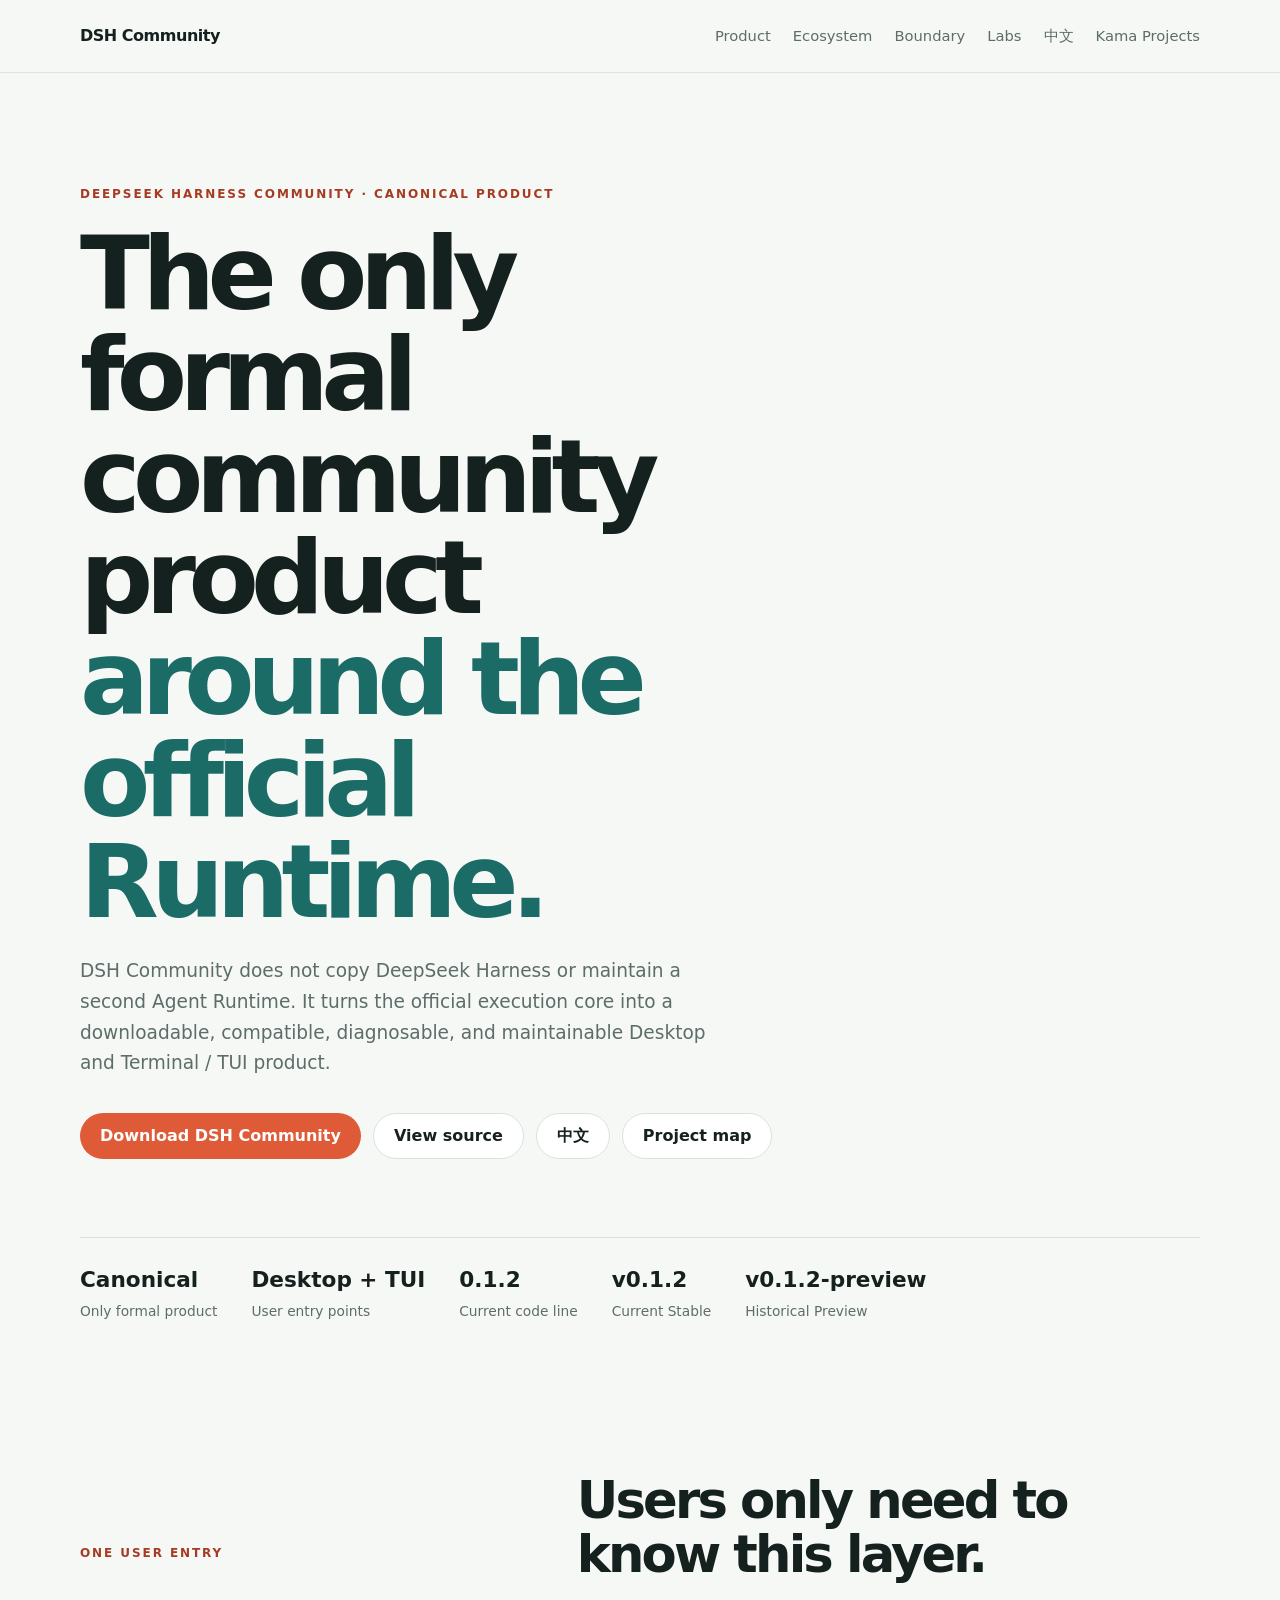
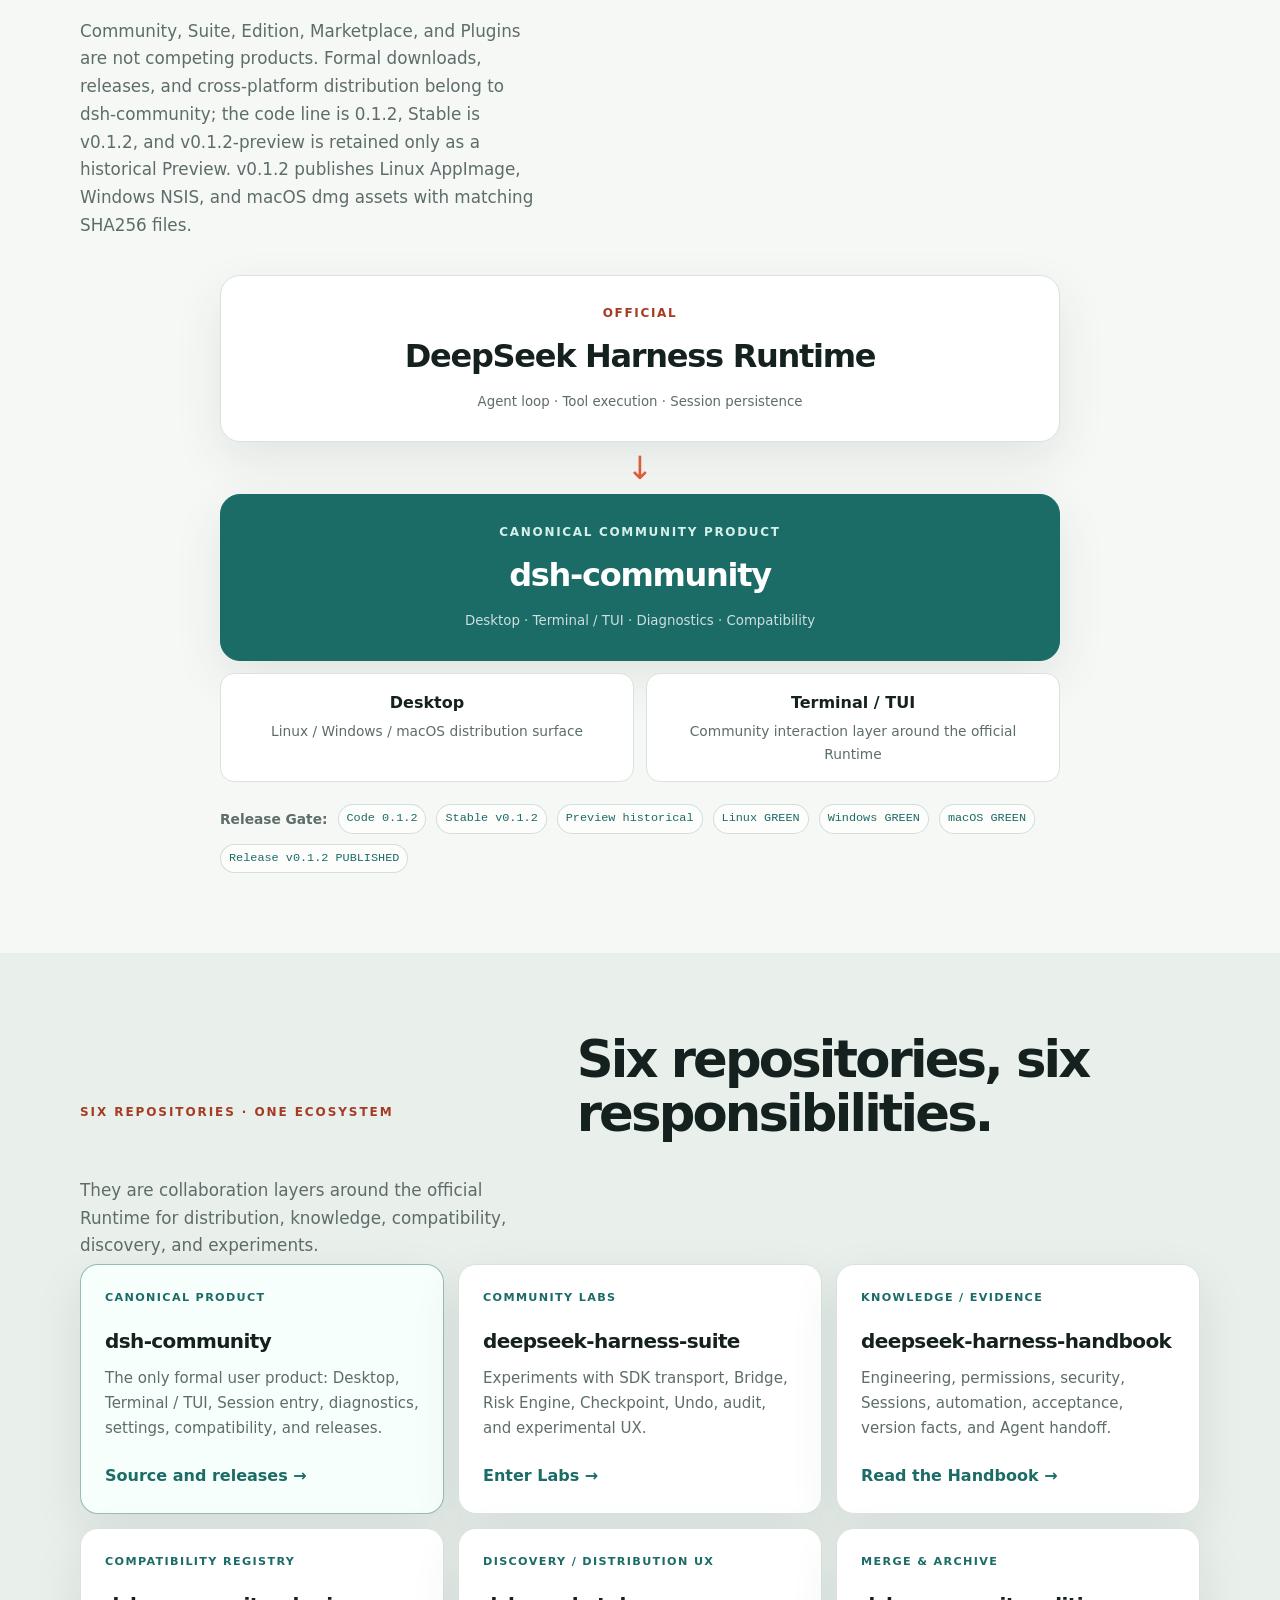
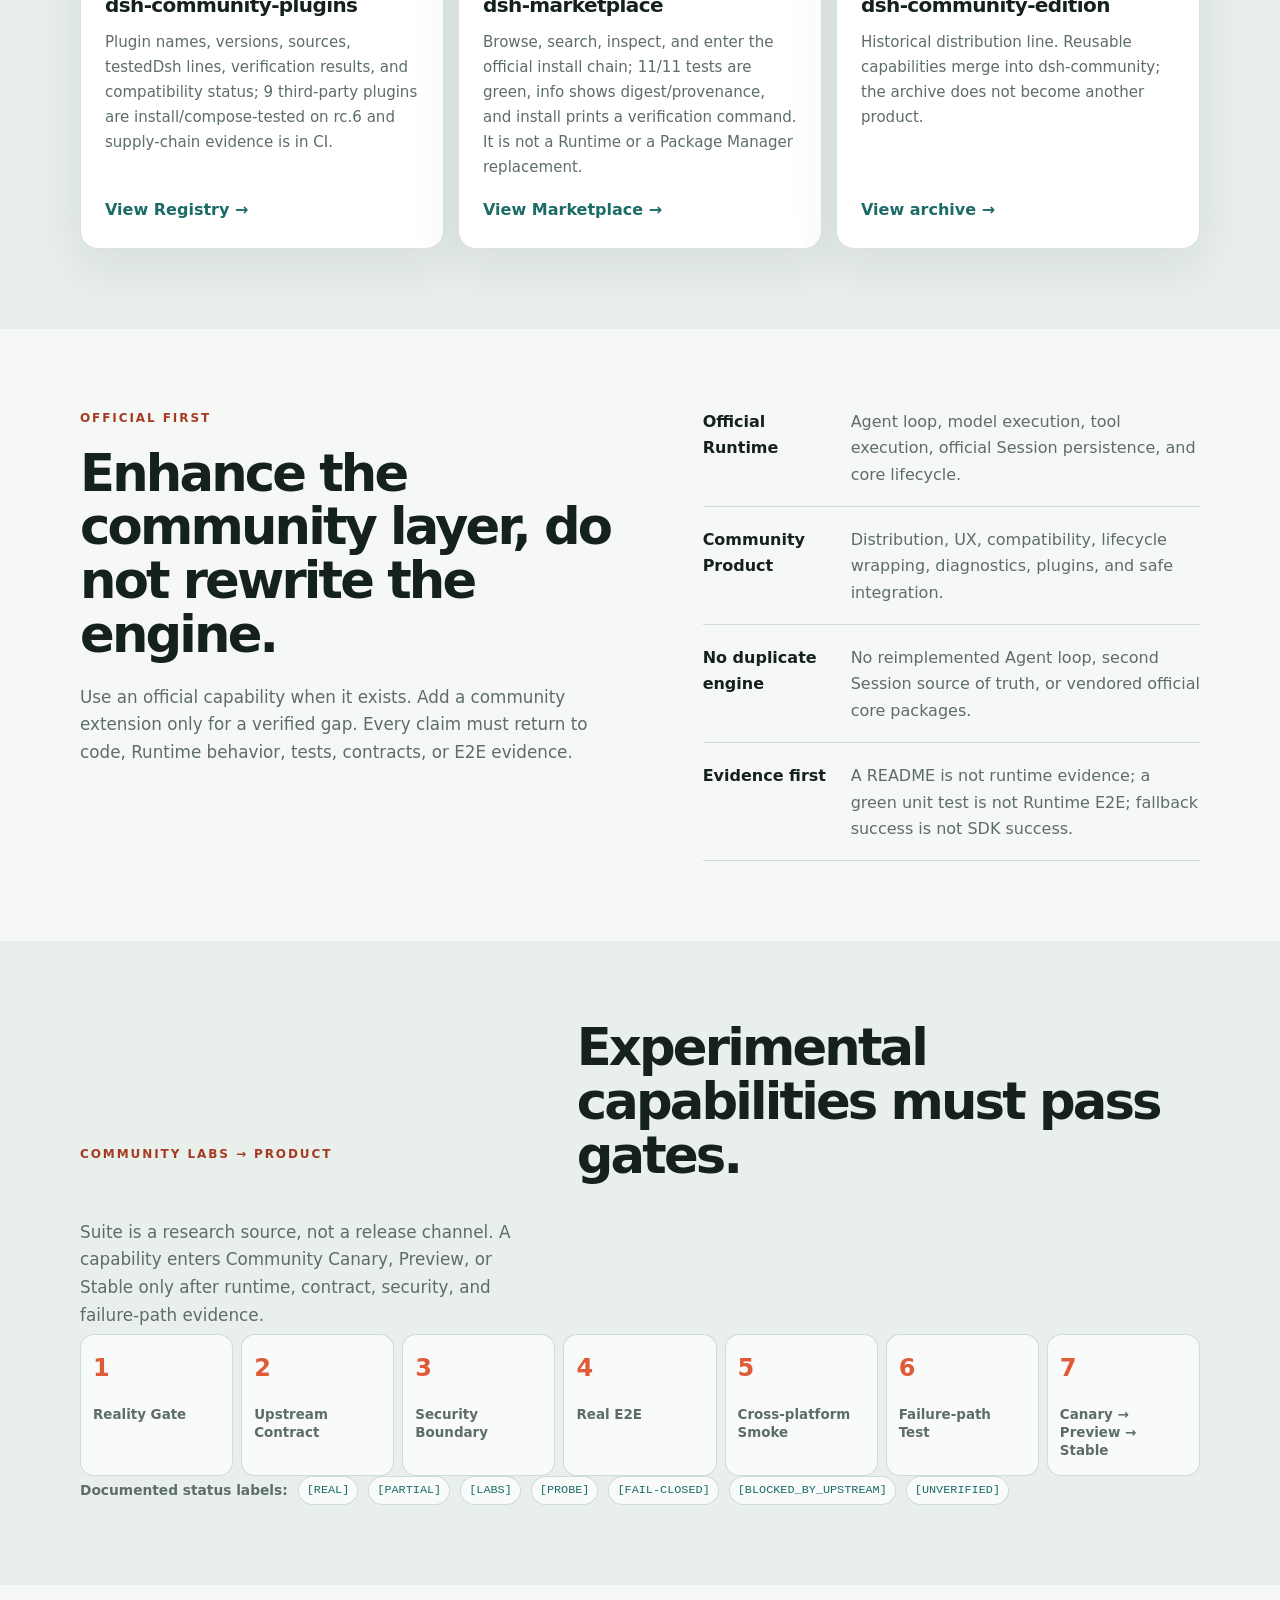
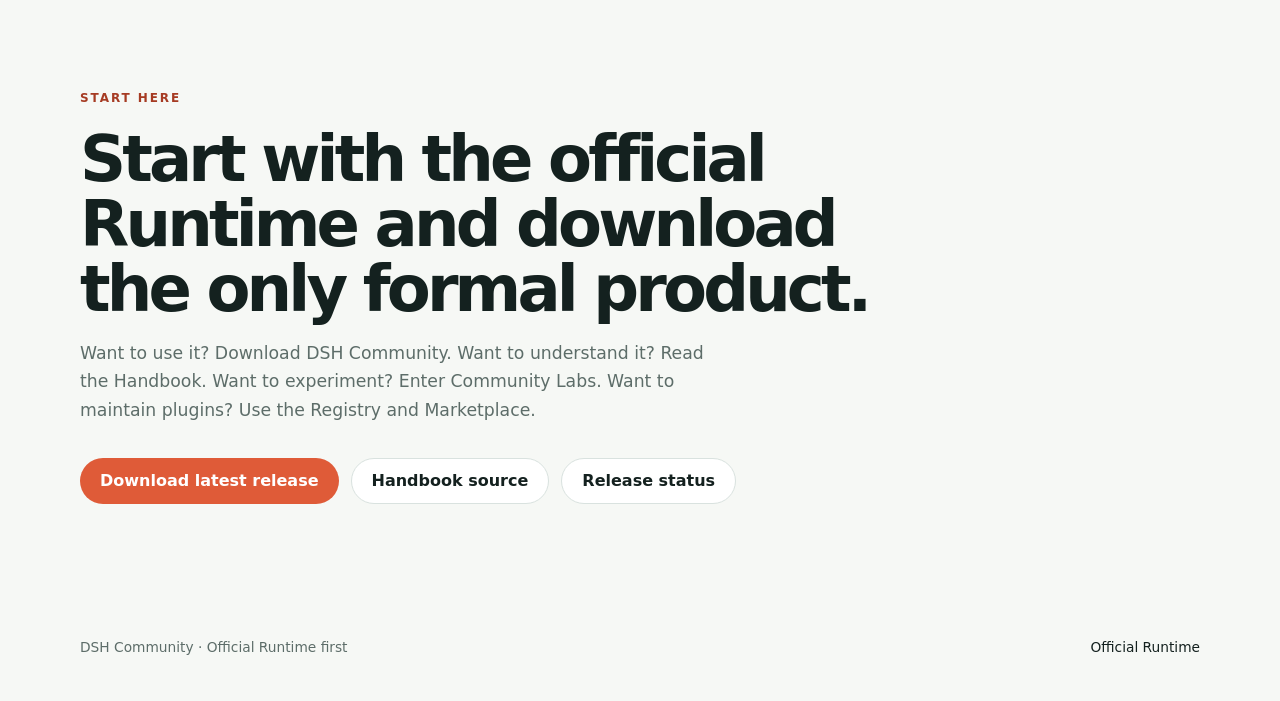
==== commit 882922f1: "docs: sync ecosystem verification status" ====
--- a/dsh-community.en.html
+++ b/dsh-community.en.html
@@ -41,8 +41,8 @@
           <div><strong>Canonical</strong><span>Only formal product</span></div>
           <div><strong>Desktop + TUI</strong><span>User entry points</span></div>
           <div><strong>0.1.2</strong><span>Current code line</span></div>
-          <div><strong>v0.1.1</strong><span>Current Stable</span></div>
-          <div><strong>v0.1.2-preview</strong><span>Current Preview</span></div>
+          <div><strong>v0.1.2</strong><span>Current Stable</span></div>
+          <div><strong>v0.1.2-preview</strong><span>Historical Preview</span></div>
         </div>
       </section>
 
@@ -50,7 +50,7 @@
         <div class="section-heading">
           <p class="eyebrow">ONE USER ENTRY</p>
           <h2>Users only need to know this layer.</h2>
-          <p>Community, Suite, Edition, Marketplace, and Plugins are not competing products. Formal downloads, releases, and cross-platform distribution belong to dsh-community; the code line is 0.1.2, Stable is v0.1.1, and Preview is v0.1.2-preview. The latest Actions run built three-platform artifacts, but a tag is still required before they become GitHub Release downloads.</p>
+          <p>Community, Suite, Edition, Marketplace, and Plugins are not competing products. Formal downloads, releases, and cross-platform distribution belong to dsh-community; the code line is 0.1.2, Stable is v0.1.2, and v0.1.2-preview is retained only as a historical Preview. v0.1.2 publishes Linux AppImage, Windows NSIS, and macOS dmg assets with matching SHA256 files.</p>
         </div>
         <div class="product-flow">
           <div class="flow-node flow-runtime"><span>Official</span><strong>DeepSeek Harness Runtime</strong><small>Agent loop · Tool execution · Session persistence</small></div>
@@ -62,7 +62,7 @@
           </div>
           <div class="status-note">
             <strong>Release Gate:</strong>
-            <span>Code 0.1.2</span><span>Stable v0.1.1</span><span>Preview v0.1.2-preview</span><span>Linux GREEN</span><span>Windows GREEN</span><span>macOS GREEN</span><span>Release TAG PENDING</span>
+            <span>Code 0.1.2</span><span>Stable v0.1.2</span><span>Preview historical</span><span>Linux GREEN</span><span>Windows GREEN</span><span>macOS GREEN</span><span>Release v0.1.2 PUBLISHED</span>
           </div>
         </div>
       </section>
@@ -95,13 +95,13 @@
           <article class="ecosystem-card">
             <span class="tag">COMPATIBILITY REGISTRY</span>
             <h3>dsh-community-plugins</h3>
-            <p>Plugin names, versions, sources, testedDsh lines, verification results, and compatibility status.</p>
+            <p>Plugin names, versions, sources, testedDsh lines, verification results, and compatibility status; 9 third-party plugins are install/compose-tested on rc.6 and supply-chain evidence is in CI.</p>
             <a href="https://github.com/kamanager2012/dsh-community-plugins">View Registry →</a>
           </article>
           <article class="ecosystem-card">
             <span class="tag">DISCOVERY / DISTRIBUTION UX</span>
             <h3>dsh-marketplace</h3>
-            <p>Browse, search, inspect, and enter the official install chain. It is not a Runtime or a Package Manager replacement.</p>
+            <p>Browse, search, inspect, and enter the official install chain; 11/11 tests are green, info shows digest/provenance, and install prints a verification command. It is not a Runtime or a Package Manager replacement.</p>
             <a href="https://github.com/kamanager2012/dsh-marketplace">View Marketplace →</a>
           </article>
           <article class="ecosystem-card">
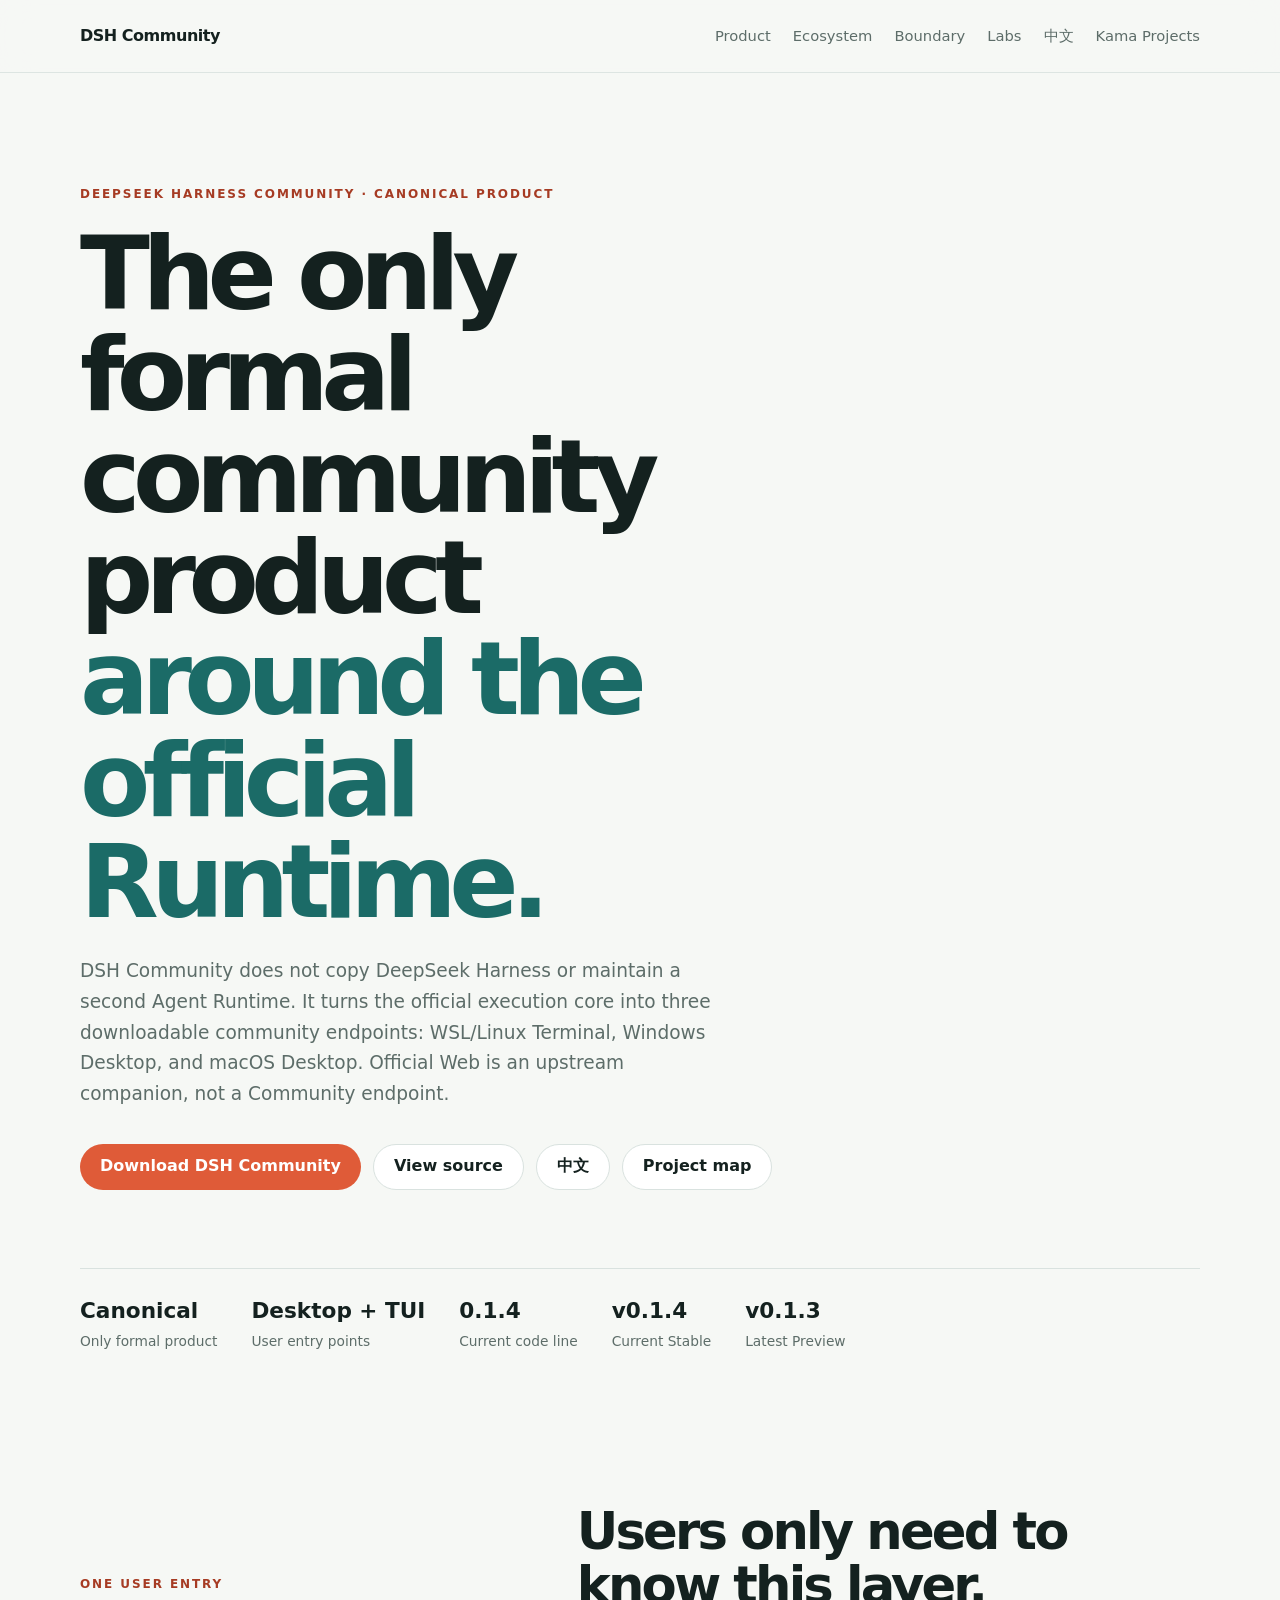
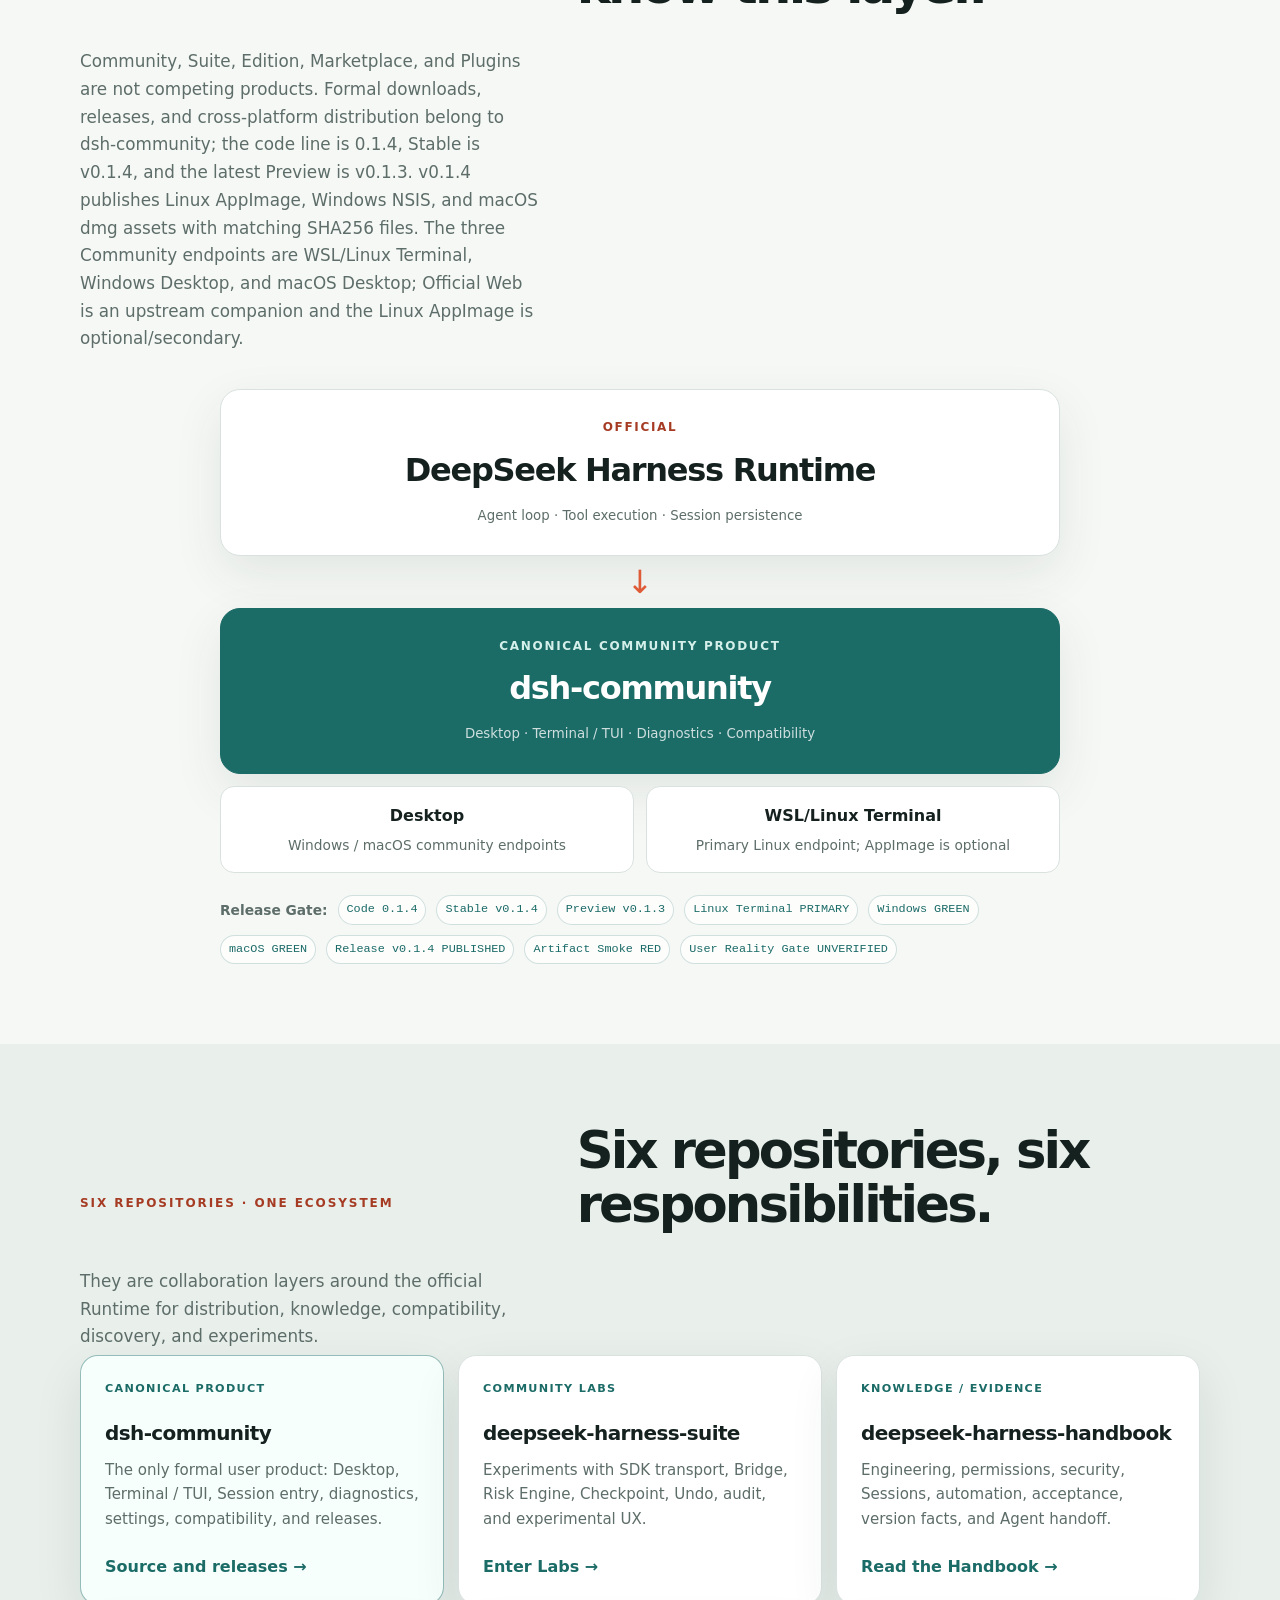
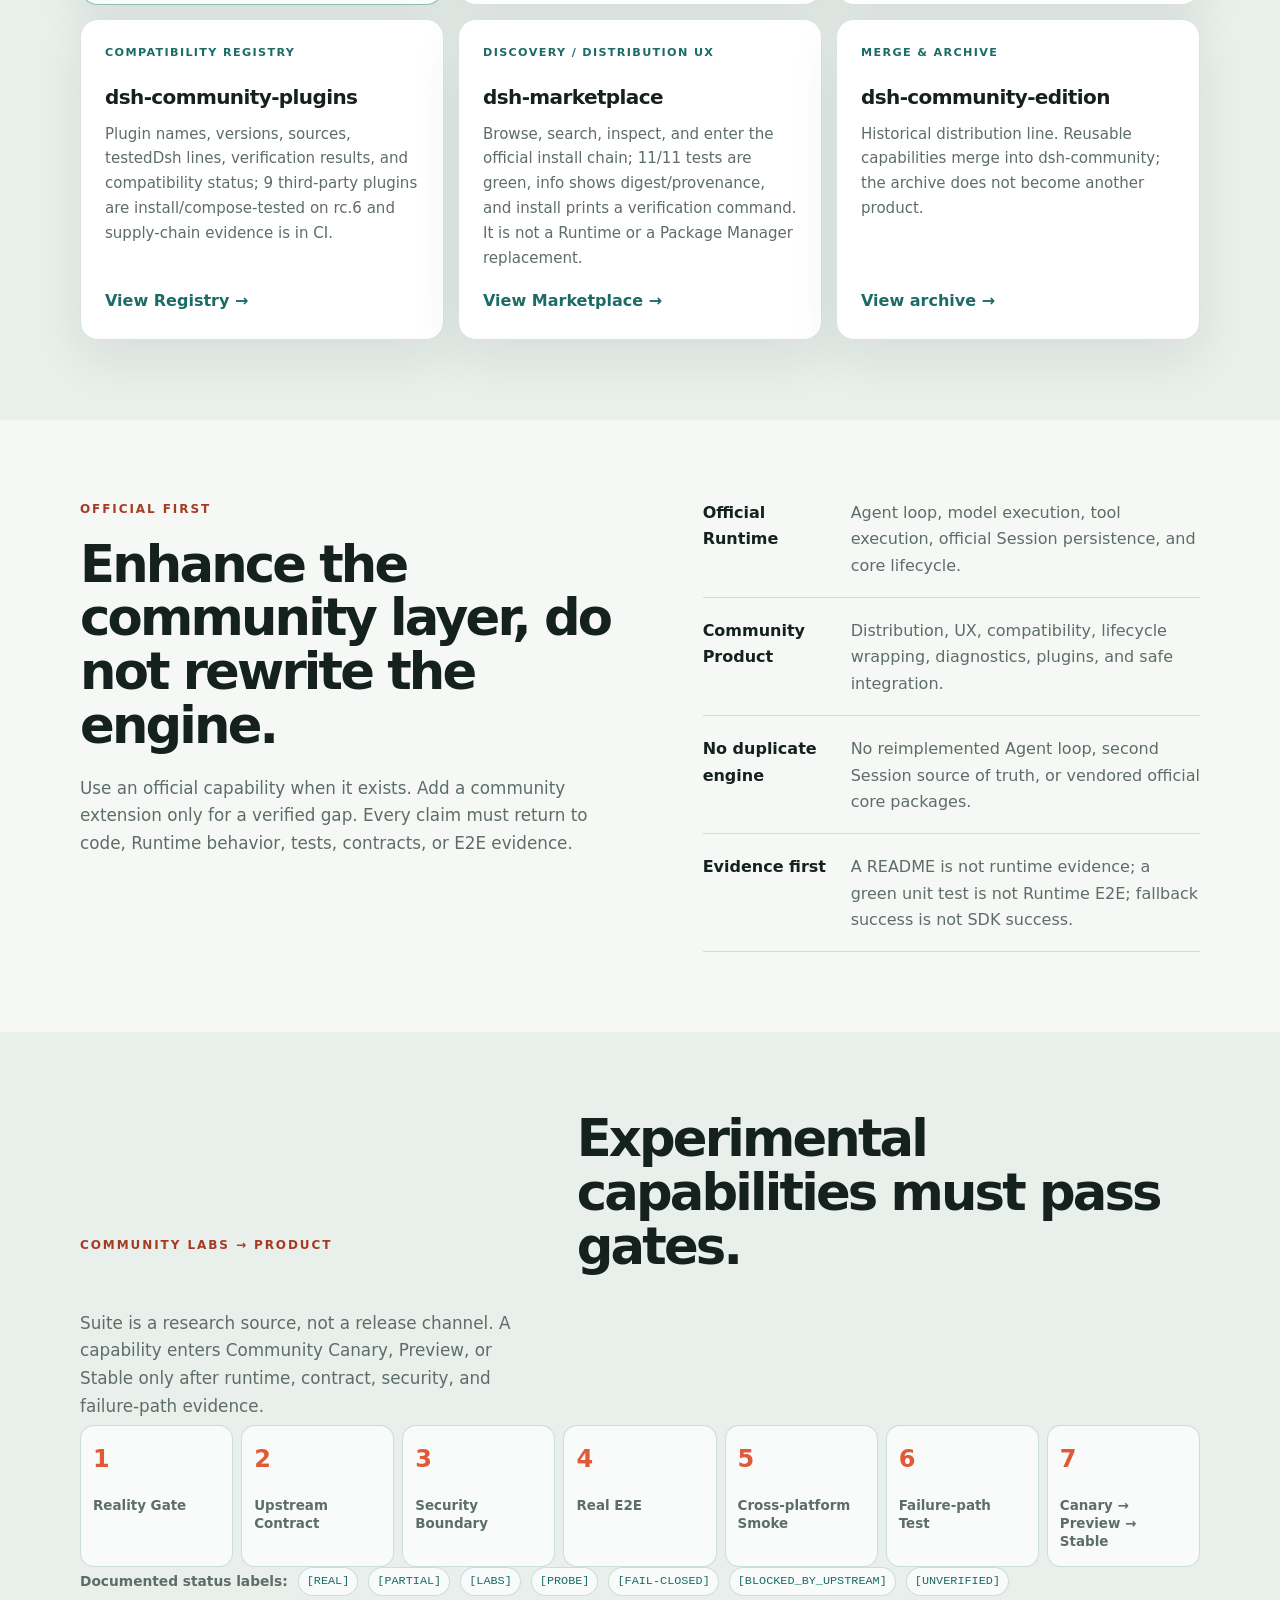
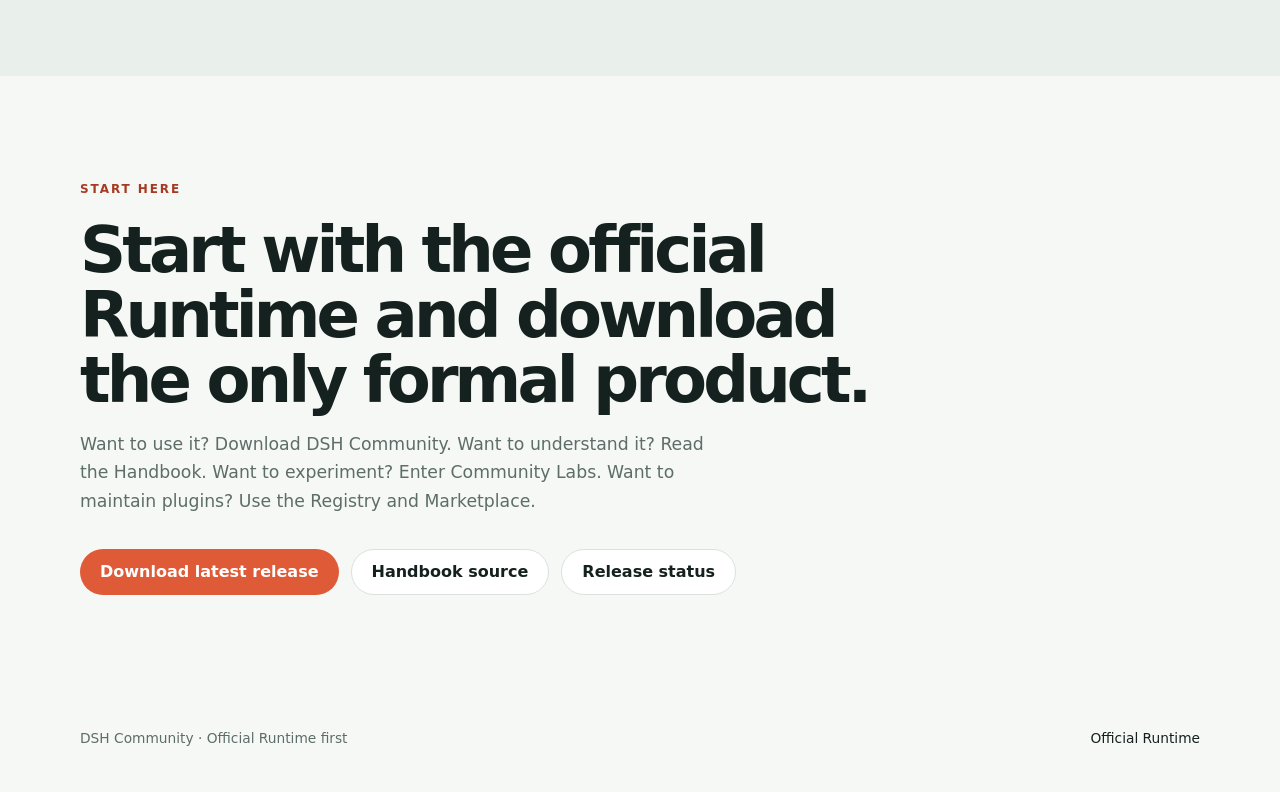
==== commit 931a5ea1: "docs: refresh community endpoints and release status" ====
--- a/dsh-community.en.html
+++ b/dsh-community.en.html
@@ -28,8 +28,9 @@
         <h1>The only formal community product<br><span>around the official Runtime.</span></h1>
         <p class="hero-copy">
           DSH Community does not copy DeepSeek Harness or maintain a second Agent Runtime.
-          It turns the official execution core into a downloadable, compatible, diagnosable,
-          and maintainable Desktop and Terminal / TUI product.
+          It turns the official execution core into three downloadable community endpoints:
+          WSL/Linux Terminal, Windows Desktop, and macOS Desktop. Official Web is an upstream
+          companion, not a Community endpoint.
         </p>
         <div class="hero-actions">
           <a class="button button-primary" href="https://github.com/kamanager2012/dsh-community/releases/latest">Download DSH Community</a>
@@ -40,9 +41,9 @@
         <div class="hero-facts" aria-label="Product overview">
           <div><strong>Canonical</strong><span>Only formal product</span></div>
           <div><strong>Desktop + TUI</strong><span>User entry points</span></div>
-          <div><strong>0.1.2</strong><span>Current code line</span></div>
-          <div><strong>v0.1.2</strong><span>Current Stable</span></div>
-          <div><strong>v0.1.2-preview</strong><span>Historical Preview</span></div>
+          <div><strong>0.1.4</strong><span>Current code line</span></div>
+          <div><strong>v0.1.4</strong><span>Current Stable</span></div>
+          <div><strong>v0.1.3</strong><span>Latest Preview</span></div>
         </div>
       </section>
 
@@ -50,19 +51,19 @@
         <div class="section-heading">
           <p class="eyebrow">ONE USER ENTRY</p>
           <h2>Users only need to know this layer.</h2>
-          <p>Community, Suite, Edition, Marketplace, and Plugins are not competing products. Formal downloads, releases, and cross-platform distribution belong to dsh-community; the code line is 0.1.2, Stable is v0.1.2, and v0.1.2-preview is retained only as a historical Preview. v0.1.2 publishes Linux AppImage, Windows NSIS, and macOS dmg assets with matching SHA256 files.</p>
+          <p>Community, Suite, Edition, Marketplace, and Plugins are not competing products. Formal downloads, releases, and cross-platform distribution belong to dsh-community; the code line is 0.1.4, Stable is v0.1.4, and the latest Preview is v0.1.3. v0.1.4 publishes Linux AppImage, Windows NSIS, and macOS dmg assets with matching SHA256 files. The three Community endpoints are WSL/Linux Terminal, Windows Desktop, and macOS Desktop; Official Web is an upstream companion and the Linux AppImage is optional/secondary.</p>
         </div>
         <div class="product-flow">
           <div class="flow-node flow-runtime"><span>Official</span><strong>DeepSeek Harness Runtime</strong><small>Agent loop · Tool execution · Session persistence</small></div>
           <div class="flow-arrow" aria-hidden="true">↓</div>
           <div class="flow-node flow-community"><span>Canonical community product</span><strong>dsh-community</strong><small>Desktop · Terminal / TUI · Diagnostics · Compatibility</small></div>
           <div class="flow-outputs">
-            <div><strong>Desktop</strong><span>Linux / Windows / macOS distribution surface</span></div>
-            <div><strong>Terminal / TUI</strong><span>Community interaction layer around the official Runtime</span></div>
+            <div><strong>Desktop</strong><span>Windows / macOS community endpoints</span></div>
+            <div><strong>WSL/Linux Terminal</strong><span>Primary Linux endpoint; AppImage is optional</span></div>
           </div>
           <div class="status-note">
             <strong>Release Gate:</strong>
-            <span>Code 0.1.2</span><span>Stable v0.1.2</span><span>Preview historical</span><span>Linux GREEN</span><span>Windows GREEN</span><span>macOS GREEN</span><span>Release v0.1.2 PUBLISHED</span>
+            <span>Code 0.1.4</span><span>Stable v0.1.4</span><span>Preview v0.1.3</span><span>Linux Terminal PRIMARY</span><span>Windows GREEN</span><span>macOS GREEN</span><span>Release v0.1.4 PUBLISHED</span><span>Artifact Smoke RED</span><span>User Reality Gate UNVERIFIED</span>
           </div>
         </div>
       </section>
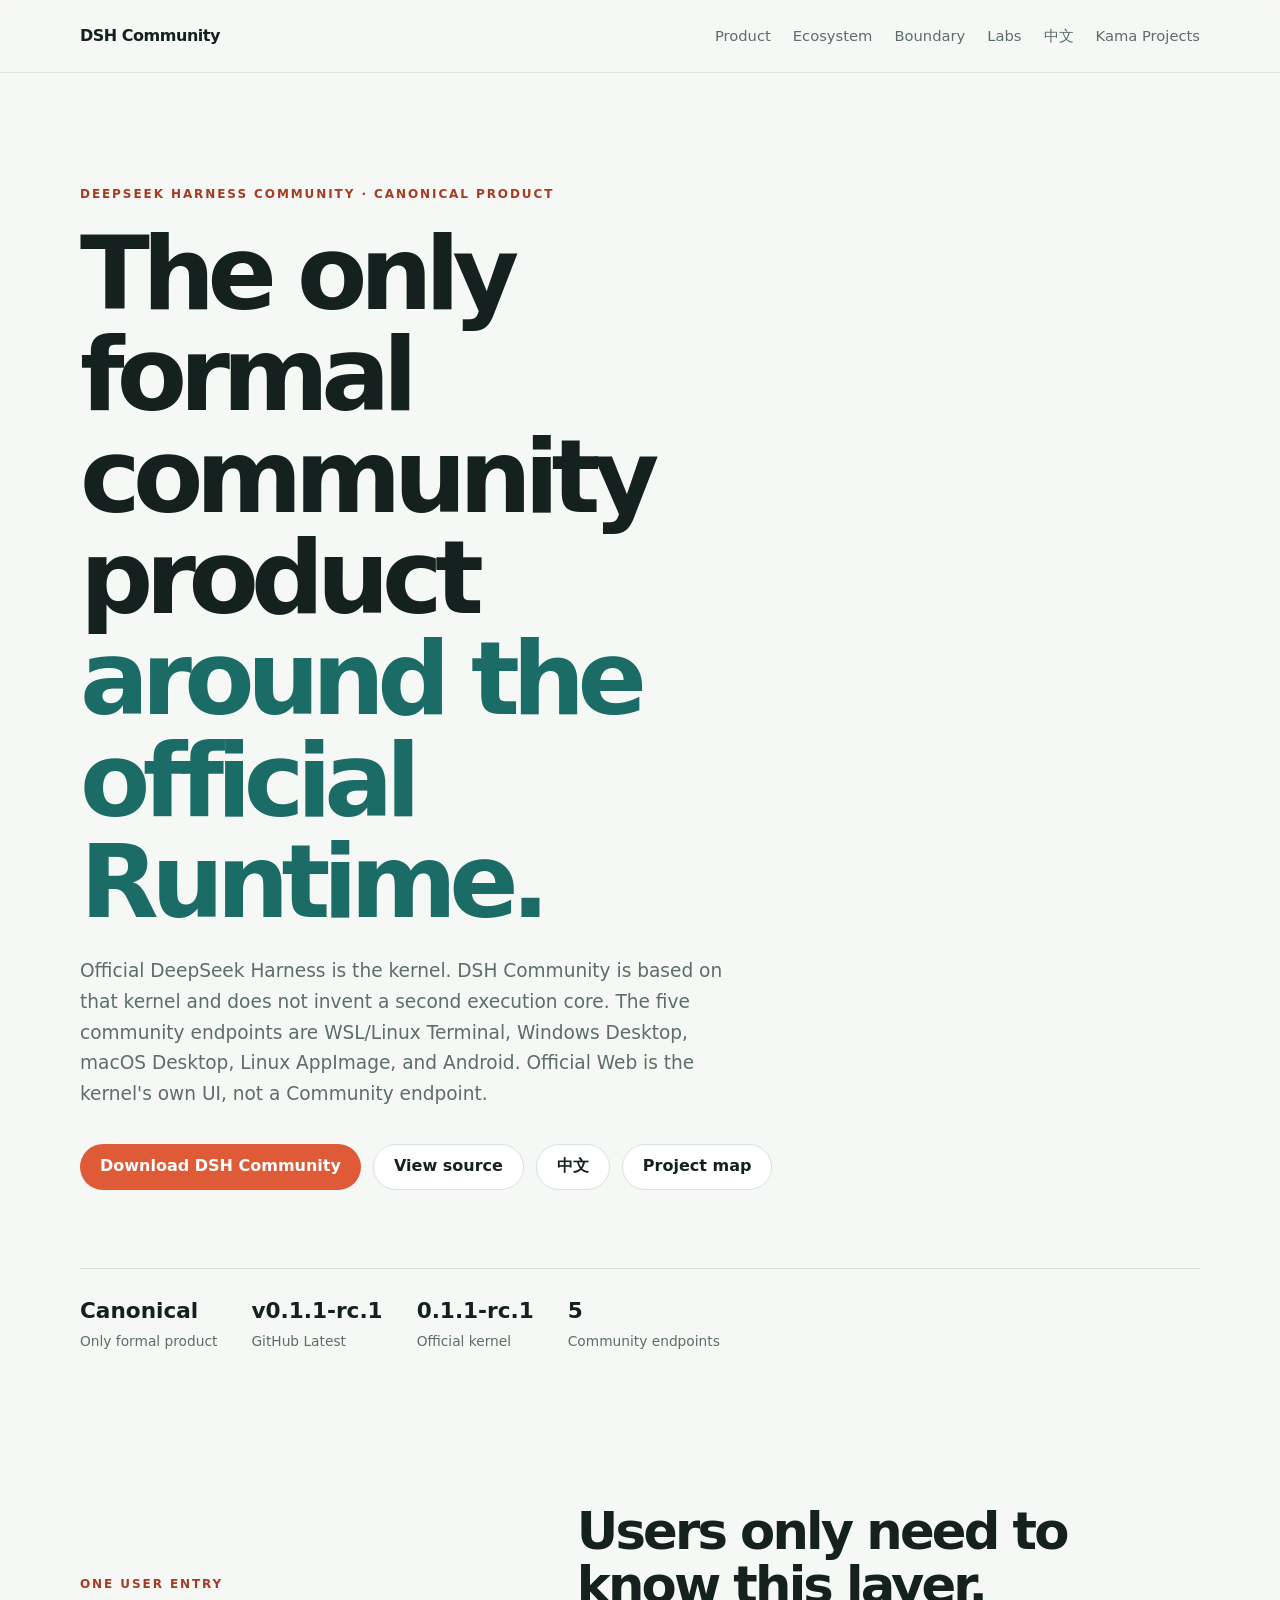
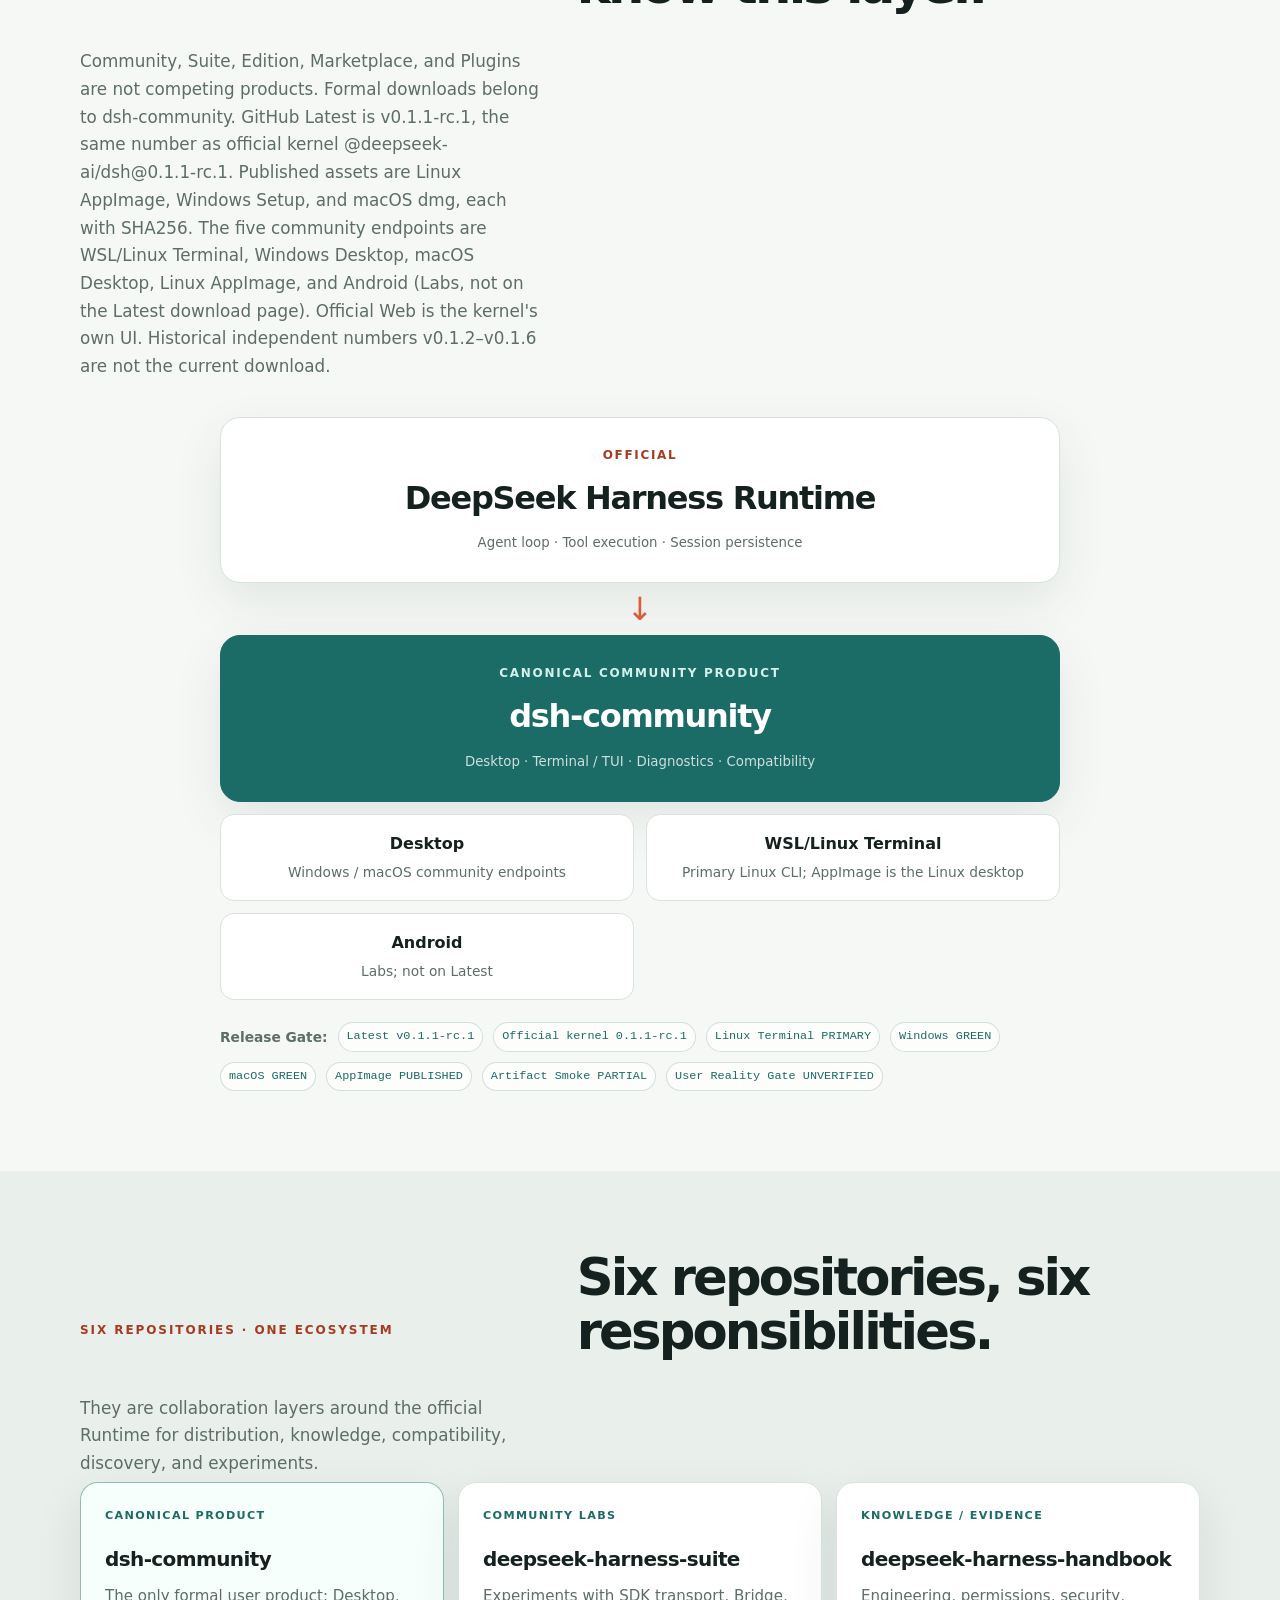
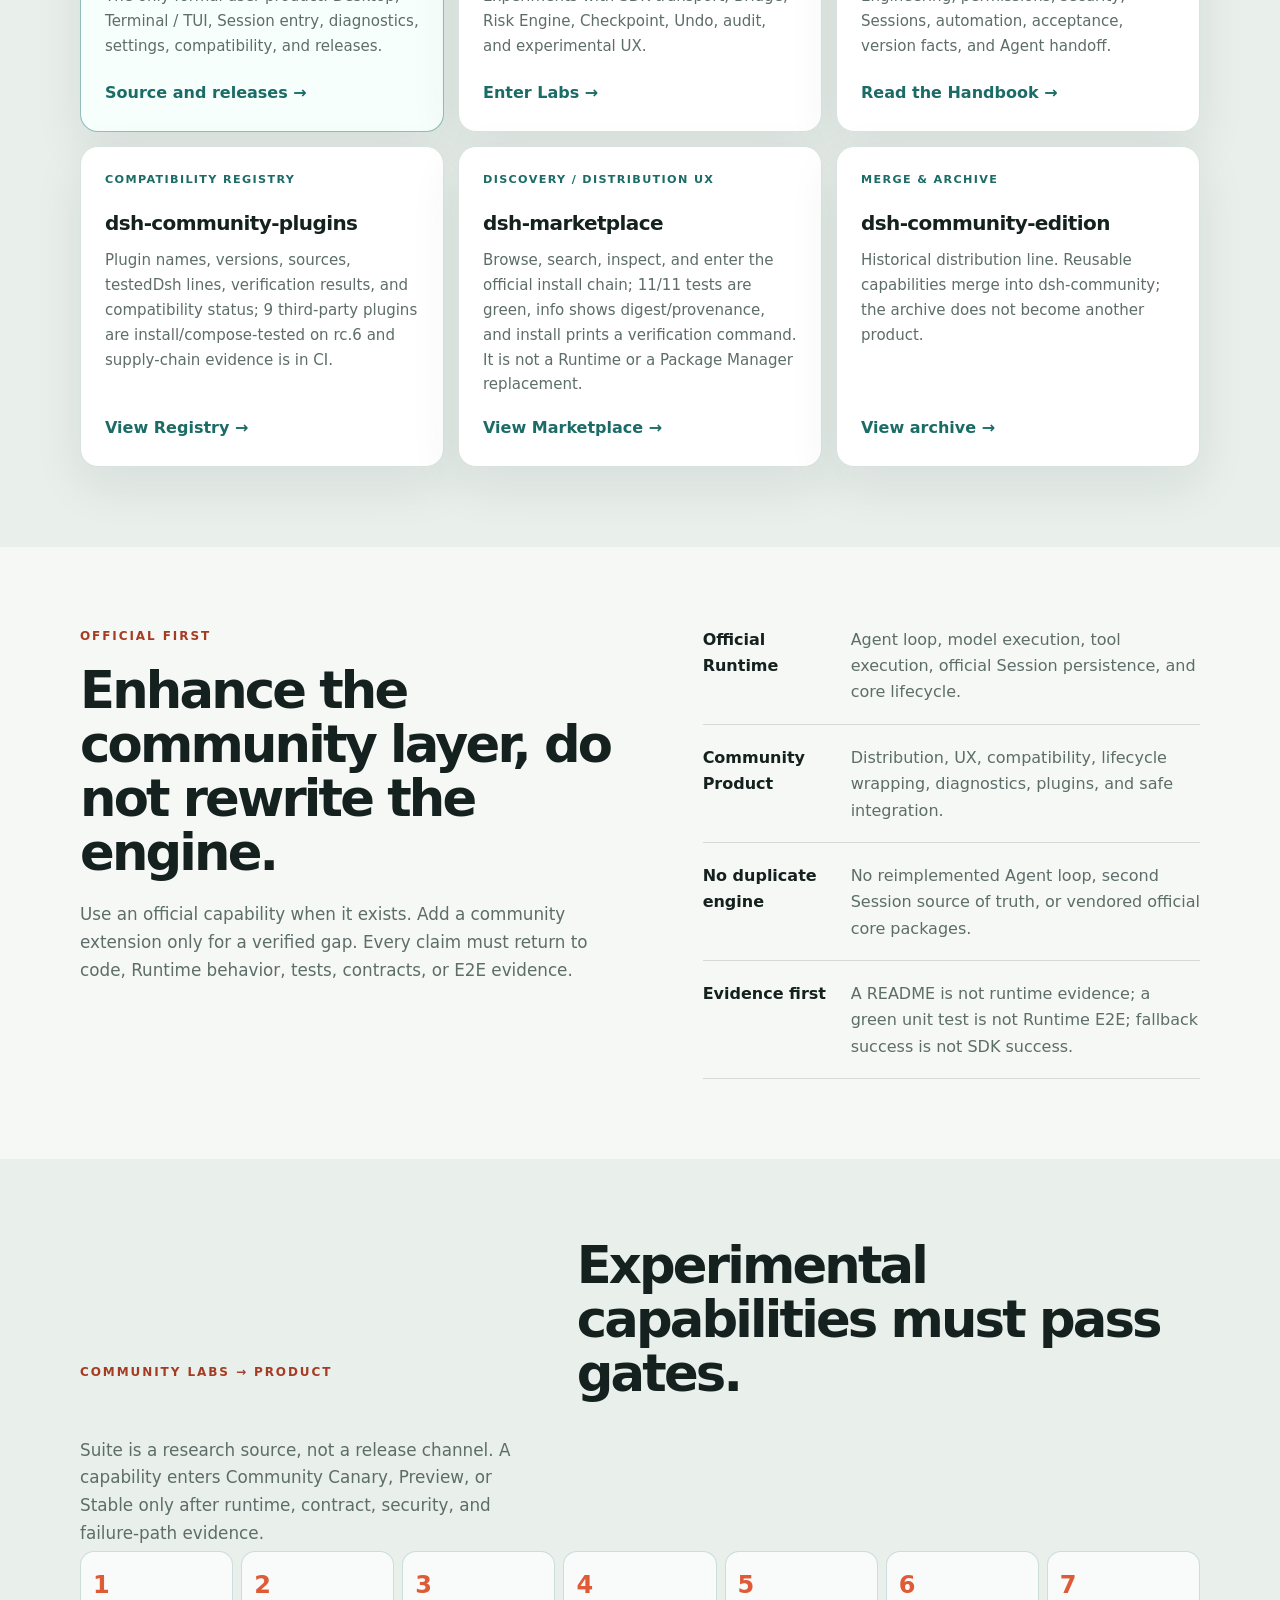
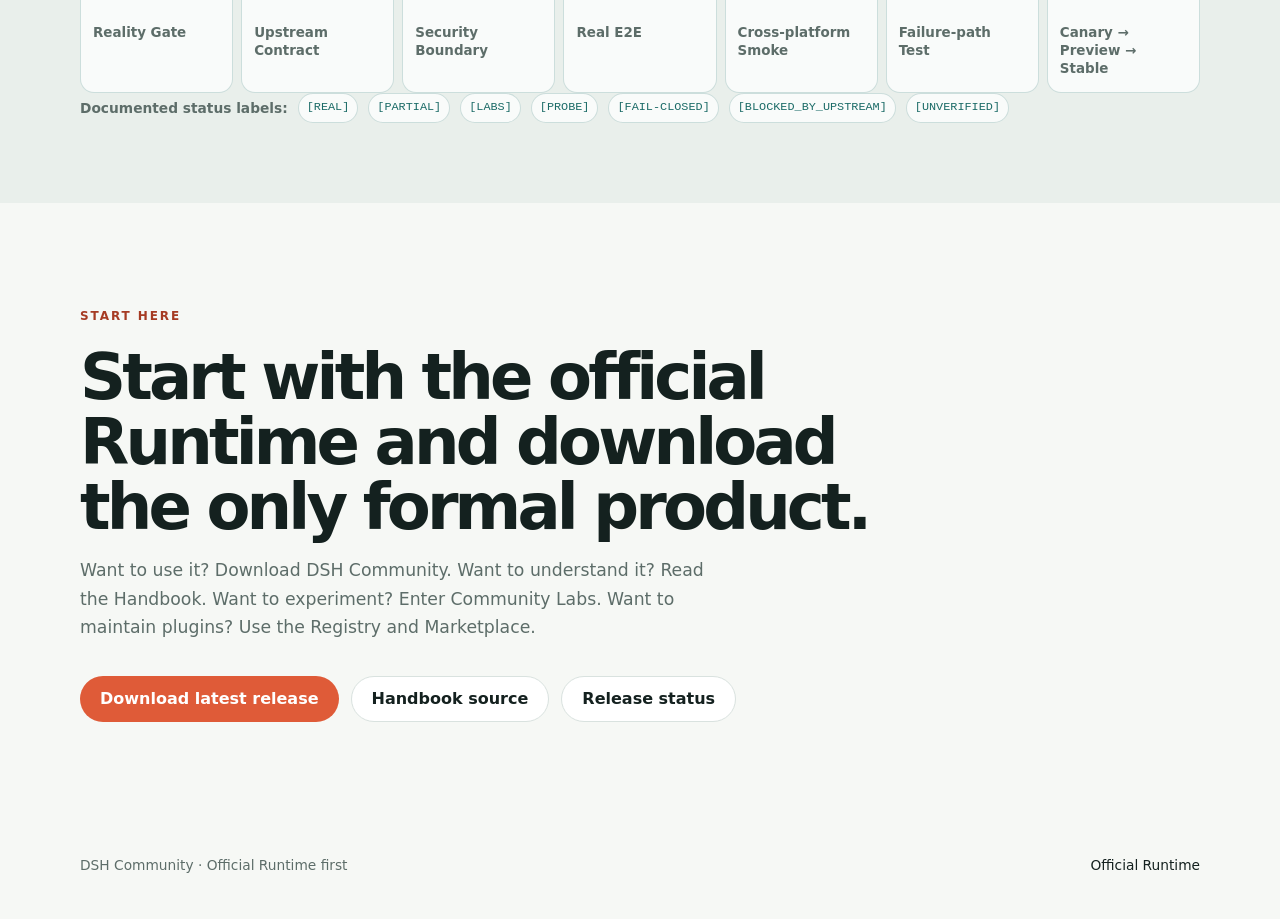
==== commit 00abe3de: "docs: Latest is v0.1.1-rc.1 based on the official kernel Five community endpoints; artifact-smoke is" ====
--- a/dsh-community.en.html
+++ b/dsh-community.en.html
@@ -27,10 +27,10 @@
         <p class="eyebrow">DEEPSEEK HARNESS COMMUNITY · CANONICAL PRODUCT</p>
         <h1>The only formal community product<br><span>around the official Runtime.</span></h1>
         <p class="hero-copy">
-          DSH Community does not copy DeepSeek Harness or maintain a second Agent Runtime.
-          It turns the official execution core into three downloadable community endpoints:
-          WSL/Linux Terminal, Windows Desktop, and macOS Desktop. Official Web is an upstream
-          companion, not a Community endpoint.
+          Official DeepSeek Harness is the kernel. DSH Community is based on that kernel
+          and does not invent a second execution core. The five community endpoints are
+          WSL/Linux Terminal, Windows Desktop, macOS Desktop, Linux AppImage, and Android.
+          Official Web is the kernel's own UI, not a Community endpoint.
         </p>
         <div class="hero-actions">
           <a class="button button-primary" href="https://github.com/kamanager2012/dsh-community/releases/latest">Download DSH Community</a>
@@ -40,10 +40,9 @@
         </div>
         <div class="hero-facts" aria-label="Product overview">
           <div><strong>Canonical</strong><span>Only formal product</span></div>
-          <div><strong>Desktop + TUI</strong><span>User entry points</span></div>
-          <div><strong>0.1.4</strong><span>Current code line</span></div>
-          <div><strong>v0.1.4</strong><span>Current Stable</span></div>
-          <div><strong>v0.1.3</strong><span>Latest Preview</span></div>
+          <div><strong>v0.1.1-rc.1</strong><span>GitHub Latest</span></div>
+          <div><strong>0.1.1-rc.1</strong><span>Official kernel</span></div>
+          <div><strong>5</strong><span>Community endpoints</span></div>
         </div>
       </section>
 
@@ -51,7 +50,7 @@
         <div class="section-heading">
           <p class="eyebrow">ONE USER ENTRY</p>
           <h2>Users only need to know this layer.</h2>
-          <p>Community, Suite, Edition, Marketplace, and Plugins are not competing products. Formal downloads, releases, and cross-platform distribution belong to dsh-community; the code line is 0.1.4, Stable is v0.1.4, and the latest Preview is v0.1.3. v0.1.4 publishes Linux AppImage, Windows NSIS, and macOS dmg assets with matching SHA256 files. The three Community endpoints are WSL/Linux Terminal, Windows Desktop, and macOS Desktop; Official Web is an upstream companion and the Linux AppImage is optional/secondary.</p>
+          <p>Community, Suite, Edition, Marketplace, and Plugins are not competing products. Formal downloads belong to dsh-community. GitHub Latest is v0.1.1-rc.1, the same number as official kernel @deepseek-ai/dsh@0.1.1-rc.1. Published assets are Linux AppImage, Windows Setup, and macOS dmg, each with SHA256. The five community endpoints are WSL/Linux Terminal, Windows Desktop, macOS Desktop, Linux AppImage, and Android (Labs, not on the Latest download page). Official Web is the kernel's own UI. Historical independent numbers v0.1.2–v0.1.6 are not the current download.</p>
         </div>
         <div class="product-flow">
           <div class="flow-node flow-runtime"><span>Official</span><strong>DeepSeek Harness Runtime</strong><small>Agent loop · Tool execution · Session persistence</small></div>
@@ -59,11 +58,12 @@
           <div class="flow-node flow-community"><span>Canonical community product</span><strong>dsh-community</strong><small>Desktop · Terminal / TUI · Diagnostics · Compatibility</small></div>
           <div class="flow-outputs">
             <div><strong>Desktop</strong><span>Windows / macOS community endpoints</span></div>
-            <div><strong>WSL/Linux Terminal</strong><span>Primary Linux endpoint; AppImage is optional</span></div>
+            <div><strong>WSL/Linux Terminal</strong><span>Primary Linux CLI; AppImage is the Linux desktop</span></div>
+            <div><strong>Android</strong><span>Labs; not on Latest</span></div>
           </div>
           <div class="status-note">
             <strong>Release Gate:</strong>
-            <span>Code 0.1.4</span><span>Stable v0.1.4</span><span>Preview v0.1.3</span><span>Linux Terminal PRIMARY</span><span>Windows GREEN</span><span>macOS GREEN</span><span>Release v0.1.4 PUBLISHED</span><span>Artifact Smoke RED</span><span>User Reality Gate UNVERIFIED</span>
+            <span>Latest v0.1.1-rc.1</span><span>Official kernel 0.1.1-rc.1</span><span>Linux Terminal PRIMARY</span><span>Windows GREEN</span><span>macOS GREEN</span><span>AppImage PUBLISHED</span><span>Artifact Smoke PARTIAL</span><span>User Reality Gate UNVERIFIED</span>
           </div>
         </div>
       </section>
